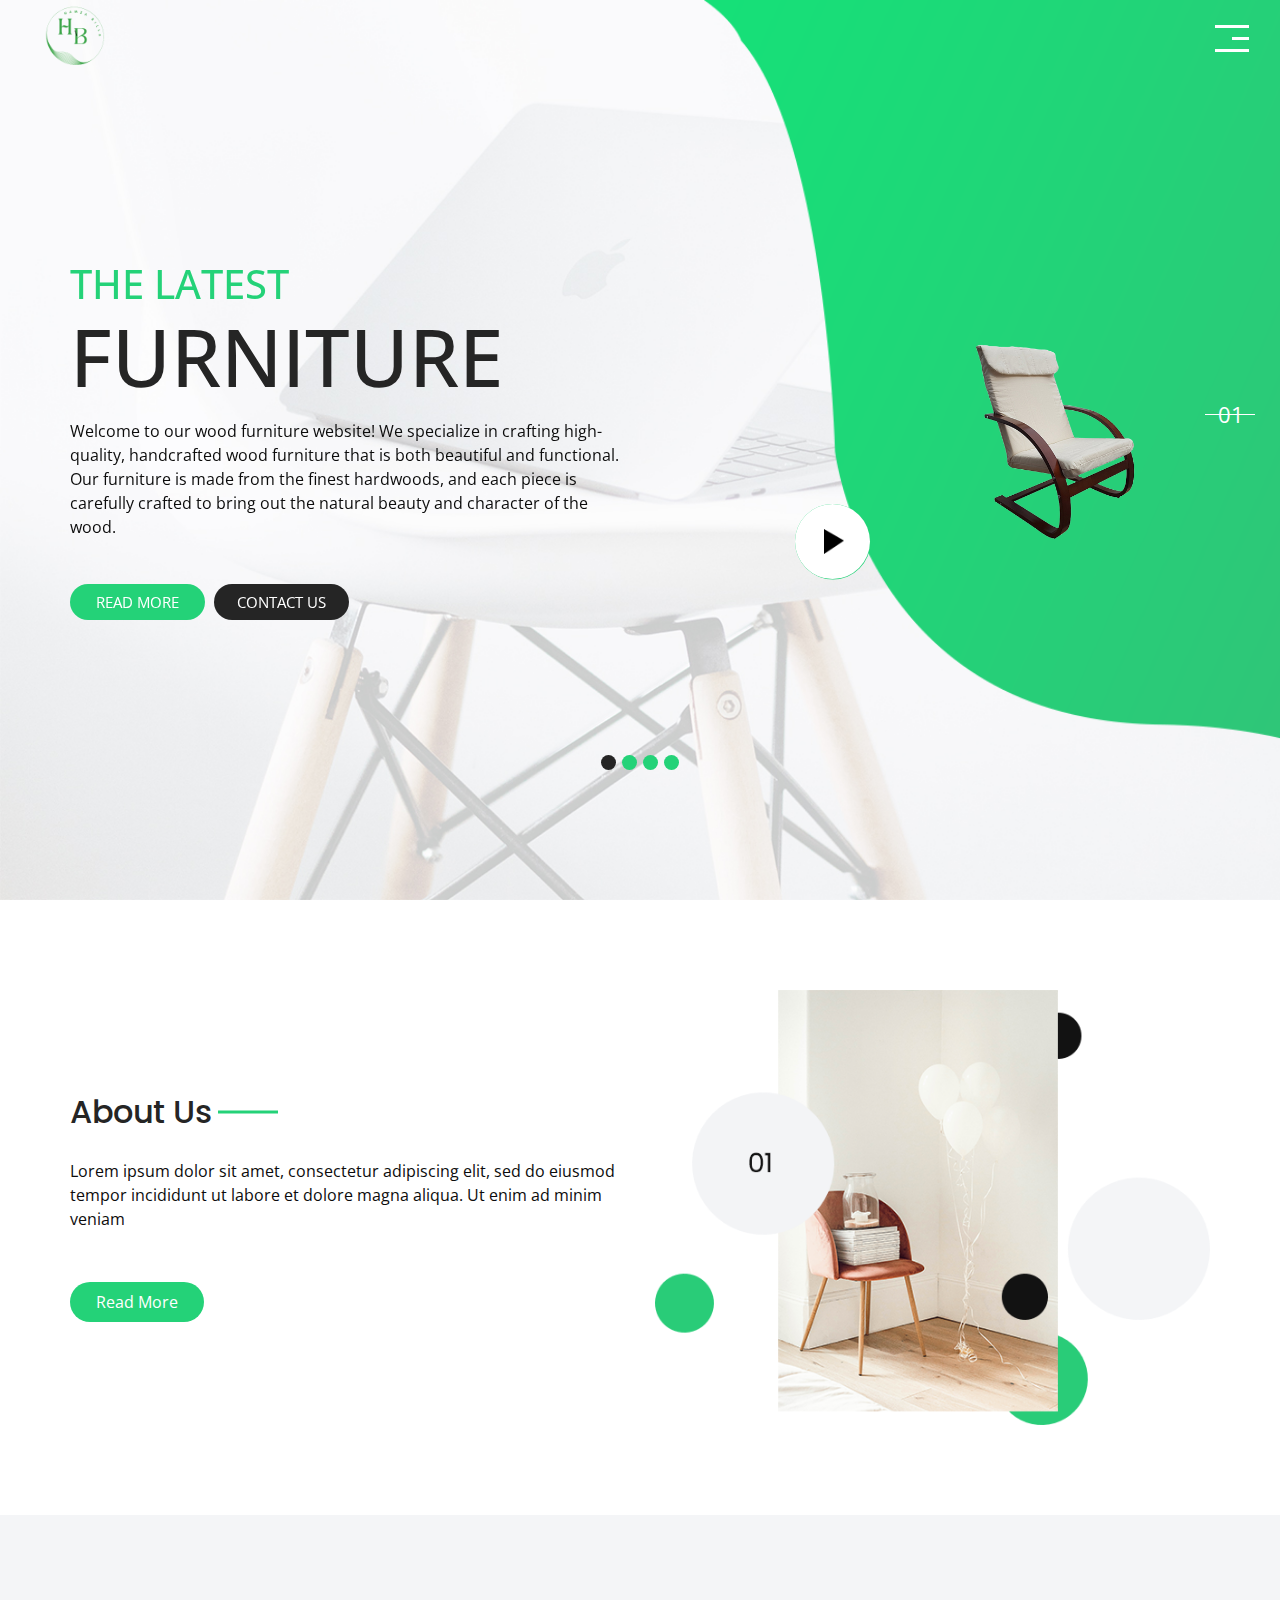
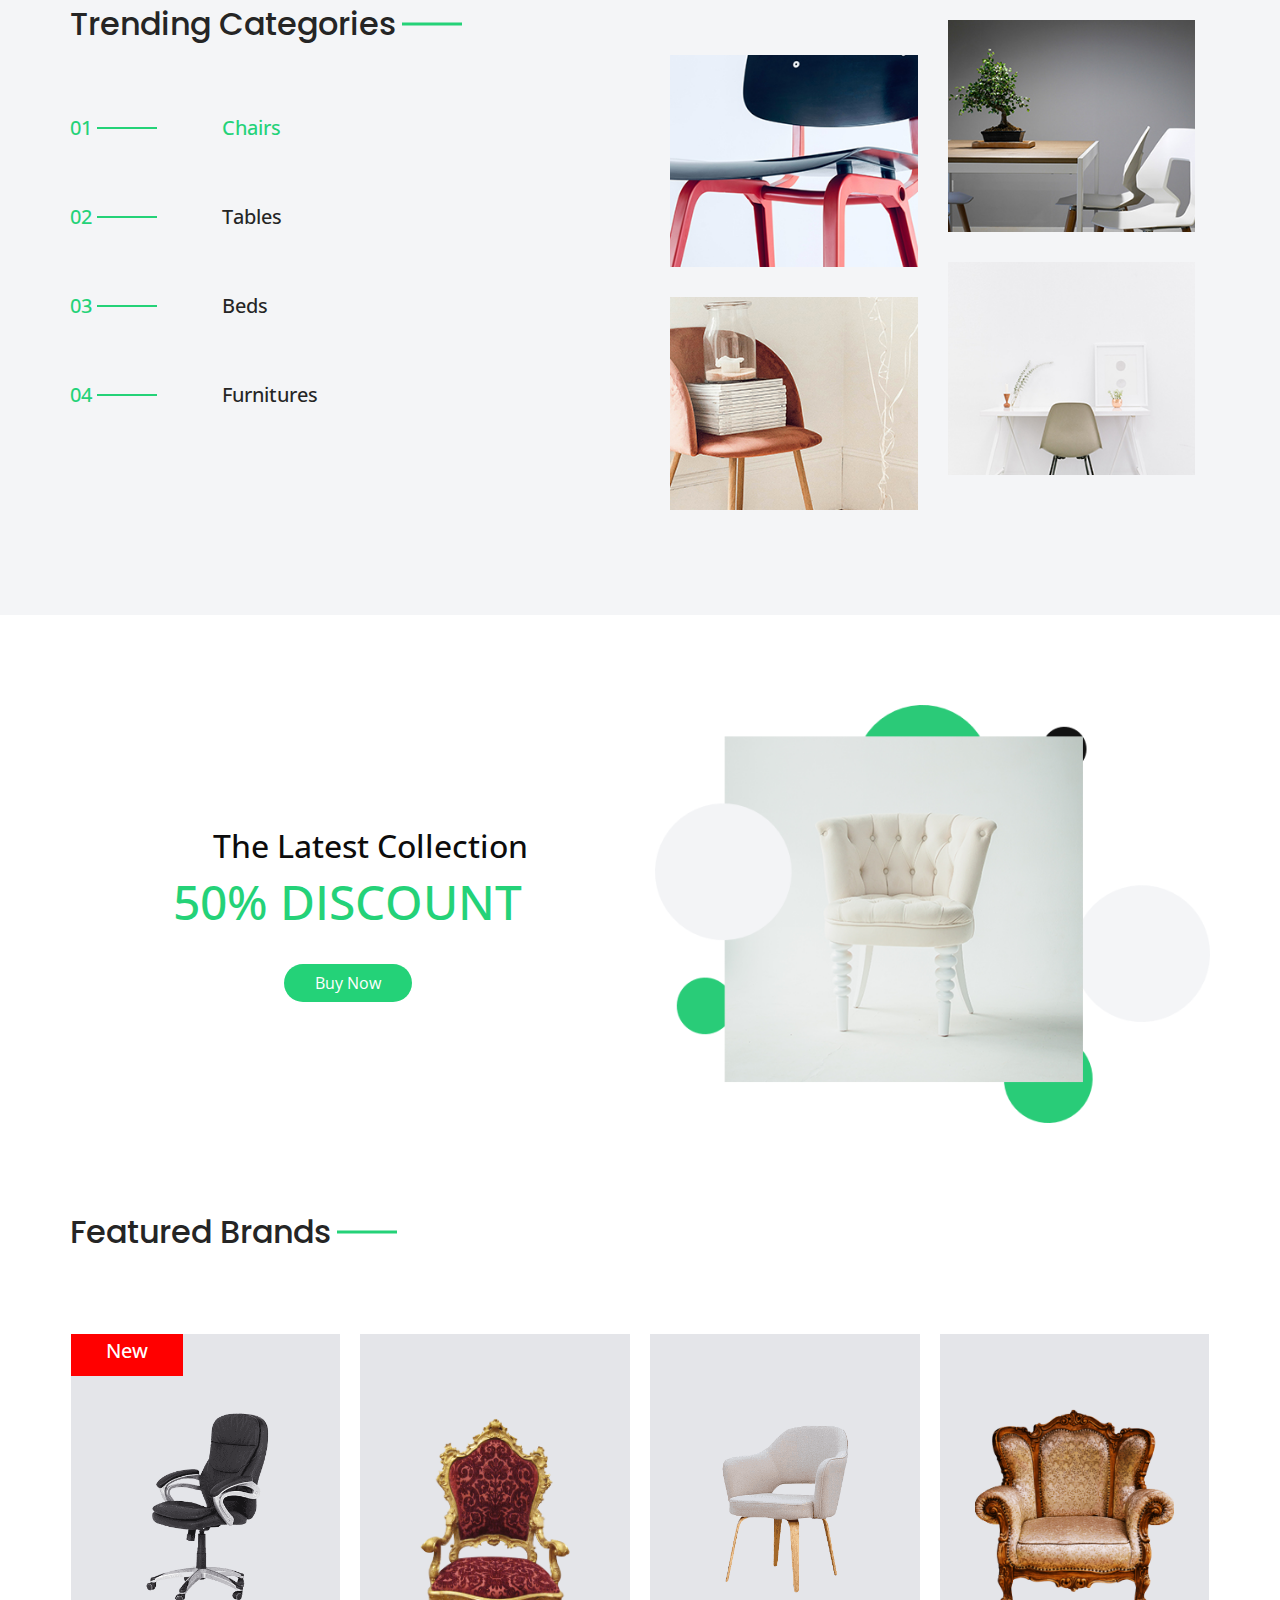
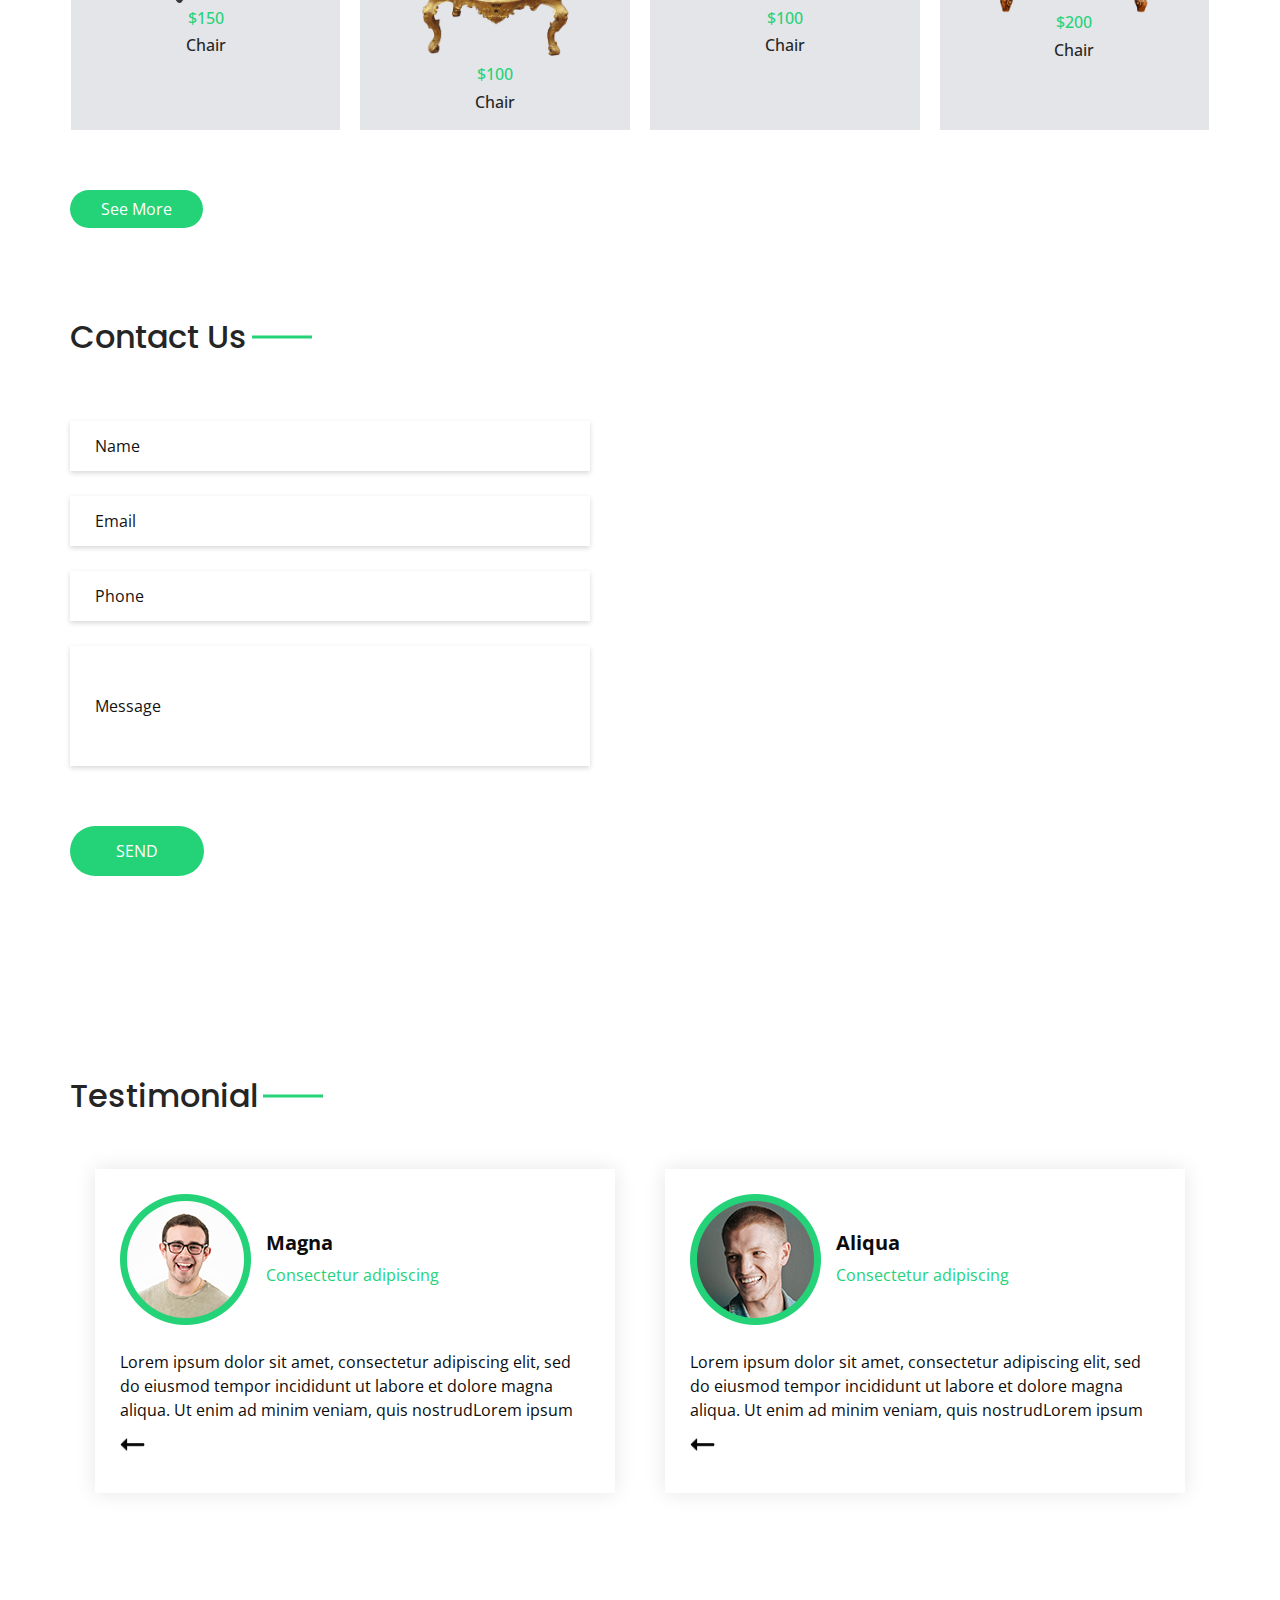
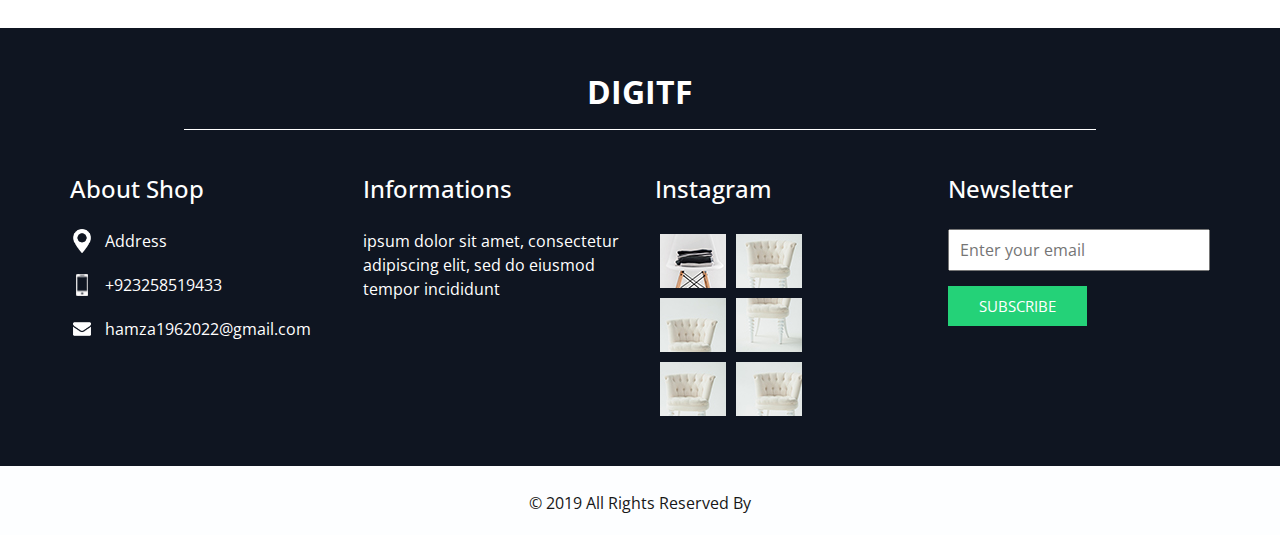
==== index.html @ 9969e318 "some" ====
<!DOCTYPE html>
<html>

<head>
  <!-- Basic -->
  <meta charset="utf-8" />
  <meta http-equiv="X-UA-Compatible" content="IE=edge" />
  <!-- Mobile Metas -->
  <meta name="viewport" content="width=device-width, initial-scale=1, shrink-to-fit=no" />
  <!-- Site Metas -->
  <meta name="keywords" content="" />
  <meta name="description" content="" />
  <meta name="author" content="" />

  <title>Digitf</title>

  <!-- slider stylesheet -->
  <link rel="stylesheet" type="text/css"
    href="https://cdnjs.cloudflare.com/ajax/libs/OwlCarousel2/2.1.3/assets/owl.carousel.min.css" />
     <link rel="stylesheet" href="https://cdnjs.cloudflare.com/ajax/libs/font-awesome/6.4.0/css/all.min.css" integrity="sha512-iecdLmaskl7CVkqkXNQ/ZH/XLlvWZOJyj7Yy7tcenmpD1ypASozpmT/E0iPtmFIB46ZmdtAc9eNBvH0H/ZpiBw==" crossorigin="anonymous" referrerpolicy="no-referrer" />

  <!-- bootstrap core css -->
  <link rel="stylesheet" type="text/css" href="css/bootstrap.css" />

  <!-- fonts style -->
  <link href="https://fonts.googleapis.com/css?family=Open+Sans:400,700|Poppins:400,700&display=swap" rel="stylesheet">
  <!-- Custom styles for this template -->
  <link href="css/style.css" rel="stylesheet" />
  <!-- responsive style -->
  <link href="css/responsive.css" rel="stylesheet" />
</head>

<body>
  <div class="hero_area">
    <!-- header section strats -->
    <header class="header_section">
      <div class="container-fluid">
        <nav class="navbar navbar-expand-lg custom_nav-container">
          <a class="navbar-brand" href="index.html">
            <img src="images/HB1.png" alt="" />
          </a>
          <button class="navbar-toggler" type="button" data-toggle="collapse" data-target="#navbarSupportedContent"
            aria-controls="navbarSupportedContent" aria-expanded="false" aria-label="Toggle navigation">
            <span class="navbar-toggler-icon"></span>
          </button>

          <div class="collapse navbar-collapse" id="navbarSupportedContent">
            <ul class="navbar-nav  ">
              <li class="nav-item active">
                <a class="nav-link" href="index.html">Home <span class="sr-only">(current)</span></a>
              </li>
              <li class="nav-item">
                <a class="nav-link" href="about.html"> About</a>
              </li>
              <li class="nav-item">
                <a class="nav-link" href="shop.html">Shop </a>
              </li>
              <li class="nav-item">
                <a class="nav-link" href="furniture.html"> Furniture </a>
              </li>
              <li class="nav-item">
                <a class="nav-link" href="contact.html">Contact us</a>
              </li>
            </ul>
            <div class="user_option">
              <a href="">
                <img src="images/user.png" alt="">
                <span>
                  Login
                </span>
              </a>
              <form class="form-inline my-2 my-lg-0 ml-0 ml-lg-4 mb-3 mb-lg-0">
                <button class="btn  my-2 my-sm-0 nav_search-btn" type="submit"></button>
              </form>
            </div>
          </div>
          <div>
            <div class="custom_menu-btn ">
              <button>
                <span class=" s-1">

                </span>
                <span class="s-2">

                </span>
                <span class="s-3">

                </span>
              </button>
            </div>
          </div>

        </nav>
      </div>
    </header>
    <!-- end header section -->
    <!-- slider section -->
    <section class="slider_section ">
      <div class="play_btn">
        <a href="video/chair.mp4">
          <img src="images/play.png" alt="">
        </a>
      </div>
      <div class="number_box">
        <div>
          <ol class="carousel-indicators indicator-2">
            <li data-target="#carouselExampleIndicators" data-slide-to="0" class="active">01</li>
            <li data-target="#carouselExampleIndicators" data-slide-to="1">02</li>
            <li data-target="#carouselExampleIndicators" data-slide-to="2">03</li>
            <li data-target="#carouselExampleIndicators" data-slide-to="3">04</li>
          </ol>
        </div>
      </div>
      <div class="container">
        <div id="carouselExampleIndicators" class="carousel slide" data-ride="carousel">
          <ol class="carousel-indicators">
            <li data-target="#carouselExampleIndicators" data-slide-to="0" class="active"></li>
            <li data-target="#carouselExampleIndicators" data-slide-to="1"></li>
            <li data-target="#carouselExampleIndicators" data-slide-to="2"></li>
            <li data-target="#carouselExampleIndicators" data-slide-to="3"></li>
          </ol>
          <div class="carousel-inner">
            <div class="carousel-item active">
              <div class="row">
                <div class="col-md-6">
                  <div class="detail-box">
                    <h1>
                      The Latest
                      <span>
                        Furniture
                      </span>
                    </h1>
                    <p>
                      Welcome to our wood furniture website! We specialize in crafting high-quality, handcrafted wood furniture that is both beautiful and functional. Our furniture is made from the finest hardwoods, and each piece is carefully crafted to bring out the natural beauty and character of the wood.</p>
                    <div class="btn-box">
                      <a href="" class="btn-1">
                        Read More
                      </a>
                      <a href="" class="btn-2">
                        Contact us
                      </a>
                    </div>
                  </div>
                </div>
                <div class="col-md-6 img-container">
                  <div class="img-box">
                    <img src="images/chair1.png" alt="">
                  </div>
                </div>
              </div>
            </div>
            <div class="carousel-item ">
              <div class="row">
                <div class="col-md-6">
                  <div class="detail-box">
                    <h1>
                      The Latest
                      <span>
                        Furniture
                      </span>
                    </h1>
                    <p>
                      Whether you're looking for a new dining room table, a custom coffee table, or a beautifully crafted bookshelf, we have something for every taste and budget. Our collection of wood furniture includes a wide variety of styles, from traditional to modern, and everything in between.
                    </p>
                    <div class="btn-box">
                      <a href="" class="btn-1">
                        Read More
                      </a>
                      <a href="" class="btn-2">
                        Contact us
                      </a>
                    </div>
                  </div>
                </div>
                <div class="col-md-6 img-container">
                  <div class="img-box">
                    <img src="images/aboi.png" alt="">
                  </div>
                </div>
              </div>
            </div>
            <div class="carousel-item ">
              <div class="row">
                <div class="col-md-6">
                  <div class="detail-box">
                    <h1>
                      The Latest
                      <span>
                        Furniture
                      </span>
                    </h1>
                    <p>
                      We also offer a wide range of customization options to help you create the perfect piece of wood furniture for your home. Whether you need a specific size, shape, or finish, our experienced craftsmen will work with you to create a piece that meets your exact specifications
                    </p>
                    <div class="btn-box">
                      <a href="" class="btn-1">
                        Read More
                      </a>
                      <a href="" class="btn-2">
                        Contact us
                      </a>
                    </div>
                  </div>
                </div>
                <div class="col-md-6 img-container">
                  <div class="img-box">
                    <img src="images/2.png" alt="">
                  </div>
                </div>
              </div>
            </div>
            <div class="carousel-item ">
              <div class="row">
                <div class="col-md-6">
                  <div class="detail-box">
                    <h1>
                      The Latest
                      <span>
                        Furniture
                      </span>
                    </h1>
                    <p>
                      At our wood furniture website, you'll find a wide selection of wood finishes to choose from, including cherry, maple, oak, and more. Our skilled artisans use a variety of techniques to create unique and beautiful wood furniture pieces that will last for generations. From hand carving to intricate inlay work, our furniture is truly a work of art
                      
                      
                      
                      
                    </p>
                    <div class="btn-box">
                      <a href="" class="btn-1">
                        Read More
                      </a>
                      <a href="" class="btn-2">
                        Contact us
                      </a>
                    </div>
                  </div>
                </div>
                <div class="col-md-6 img-container">
                  <div class="img-box">
                    <img src="images/3.png" alt="">
                  </div>
                </div>
              </div>
            </div>
          </div>
        </div>
      </div>
    </section>
    <!-- end slider section -->
  </div>


  <!-- about section -->

  <section class="about_section layout_padding">
    <div class="container">
      <div class="row">
        <div class="col-md-6">
          <div class="detail-box">
            <div class="heading_container">
              <h2>
                About Us
              </h2>

            </div>
            <p>
              Lorem ipsum dolor sit amet, consectetur adipiscing elit, sed do eiusmod tempor incididunt ut labore et
              dolore magna aliqua. Ut enim ad minim veniam
            </p>
            <a href="">
              Read More
            </a>
          </div>
        </div>
        <div class="col-md-6">
          <div class="img-box">
            <img src="images/about-img.png" alt="">
          </div>
        </div>
      </div>
    </div>
  </section>

  <!-- end about section -->

  <!-- trending section -->

  <section class="trending_section layout_padding">
    <div id="accordion">
      <div class="container">
        <div class="row">
          <div class="col-md-6">
            <div class="detail-box">
              <div class="heading_container">
                <h2>
                  Trending Categories
                </h2>
              </div>
              <div class="tab_container">
                <div class="t-link-box" data-toggle="collapse" data-target="#collapseOne" aria-expanded="true"
                  aria-controls="collapseOne">
                  <div class="number">
                    <h5>
                      01
                    </h5>
                  </div>
                  <hr>
                  <div class="t-name">
                    <h5>
                      Chairs
                    </h5>
                  </div>
                </div>
                <div class="t-link-box collapsed" data-toggle="collapse" data-target="#collapseTwo"
                  aria-expanded="false" aria-controls="collapseTwo">
                  <div class="number">
                    <h5>
                      02
                    </h5>
                  </div>
                  <hr>
                  <div class="t-name">
                    <h5>
                      Tables
                    </h5>
                  </div>
                </div>
                <div class="t-link-box collapsed" data-toggle="collapse" data-target="#collapseThree"
                  aria-expanded="false" aria-controls="collapseThree">
                  <div class="number">
                    <h5>
                      03
                    </h5>
                  </div>
                  <hr>
                  <div class="t-name">
                    <h5>
                      Beds
                    </h5>
                  </div>
                </div>
                <div class="t-link-box collapsed" data-toggle="collapse" data-target="#collapseFour"
                  aria-expanded="false" aria-controls="collapseFour">
                  <div class="number">
                    <h5>
                      04
                    </h5>
                  </div>
                  <hr>
                  <div class="t-name">
                    <h5>
                      Furnitures
                    </h5>
                  </div>
                </div>
              </div>
            </div>
          </div>
          <!-- Chairs -->
          <div class="col-md-6">
            <div class="collapse show" id="collapseOne" aria-labelledby="headingOne" data-parent="#accordion">
              <div class="img_container ">
                <div class="box b-1">
                  <div class="img-box">
                    <img src="images/t-1.jpg" alt="">
                  </div>
                  <div class="img-box">
                    <img src="images/t-2.jpg" alt="">
                  </div>
                </div>
                <div class="box b-2">
                  <div class="img-box">
                    <img src="images/t-3.jpg" alt="">
                  </div>
                  <div class="img-box">
                    <img src="images/t-4.jpg" alt="">
                  </div>
                </div>
              </div>
            </div>
            <!-- tables -->
            <div class="collapse" id="collapseTwo" aria-labelledby="headingTwo" data-parent="#accordion">
              <div class="img_container ">
                <div class="box b-1">
                  <div class="img-box">
                    <img src="images/table1.png" alt="">
                  </div>
                  <div class="img-box">
                    <img src="images/table2.png" alt="">
                  </div>
                </div>
                <div class="box b-2">

                  <div class="img-box">
                    <img src="images/table3.jpg" alt="">
                  </div>
                  <div class="img-box">
                    <img src="images/table4.jpg" alt="">
                  </div>
                </div>
              </div>
            </div>
            <!-- beds -->
            <div class="collapse" id="collapseThree" aria-labelledby="headingThree" data-parent="#accordion">
              <div class="img_container ">
                <div class="box b-1">
                  <div class="img-box">
                    <img src="images/bed1.jpg" alt="">
                  </div>
                  <div class="img-box">
                    <img src="images/bed2.jpg" alt="">
                  </div>
                </div>
                <div class="box b-2">
                  <div class="img-box">
                    <img src="images/bed3.jpg" alt="">
                  </div>
                  <div class="img-box">
                    <img src="images/bed4.jpg" alt="">
                  </div>
                </div>
              </div>
            </div>
            <!-- furniture -->
            <div class="collapse" id="collapseFour" aria-labelledby="headingfour" data-parent="#accordion">
              <div class="img_container ">
                <div class="box b-1">
                  <div class="img-box">
                    <img src="images/f1.png" alt="">
                  </div>

                  <div class="img-box">
                    <img src="images/f2.jpg" alt="">
                  </div>
                </div>
                <div class="box b-2">
                  <div class="img-box">
                    <img src="images/f3.jpg" alt="">
                  </div>
                  <div class="img-box">
                    <img src="images/f4.png" alt="">
                  </div>
                </div>
              </div>
            </div>

          </div>
        </div>
      </div>
    </div>

  </section>

  <!-- end trending section -->

  <!-- discount section -->

  <section class="discount_section  layout_padding">
    <div class="container">
      <div class="row">
        <div class="col-md-6">
          <div class="detail-box">
            <h2>
              The Latest Collection
            </h2>
            <h2 class="main_heading">
              50% DISCOUNT
            </h2>

            <div class="">
              <a href="">
                Buy Now
              </a>
            </div>
          </div>
        </div>
        <div class="col-md-6">
          <div class="img-box">
            <img src="images/discount-img.png" alt="">
          </div>
        </div>
      </div>
    </div>
  </section>


  <!-- end discount section -->

  <!-- brand section -->

  <section class="brand_section">
    <div class="container">
      <div class="heading_container">
        <h2>
          Featured Brands
        </h2>
      </div>
      <div class="brand_container layout_padding2">
        <div class="box">
          <a href="">
            <div class="new">
              <h5>
                New
              </h5>
            </div>
            <div class="img-box">
              <img src="images/3.png" alt="">
            </div>
            <div class="detail-box">
              <h6 class="price">
                $150
              </h6>
              <h6>
                Chair
              </h6>
            </div>
          </a>
        </div>
        <div class="box">
          <a href="">
            <div class="img-box">
              <img src="images/2.png" alt="">
            </div>
            <div class="detail-box">
              <h6 class="price">
                $100
              </h6>
              <h6>
                Chair
              </h6>
            </div>
          </a>
        </div>
        <div class="box">
          <a href="">
            <div class="img-box">
              <img src="images/1.png" alt="">
            </div>
            <div class="detail-box">
              <h6 class="price">
                $100
              </h6>
              <h6>
                Chair
              </h6>
            </div>
          </a>
        </div>
        <div class="box">
          <a href="">
            <div class="img-box">
              <img src="images/chair.png" alt="">
            </div>
            <div class="detail-box">
              <h6 class="price">
                $200
              </h6>
              <h6>
                Chair
              </h6>
            </div>
          </a>
        </div>
      </div>
      <a href="" class="brand-btn">
        See More
      </a>
    </div>
  </section>

  <!-- end brand section -->
  <!-- contact section -->

  <section class="contact_section layout_padding">
    <div class="container ">
      <div class="heading_container">
        <h2 class="">
          Contact Us
        </h2>
      </div>

    </div>
    <div class="container">
      <div class="row">
        <div class="col-md-6">
          <form action="">
            <div>
              <input type="text" placeholder="Name" />
            </div>
            <div>
              <input type="email" placeholder="Email" />
            </div>
            <div>
              <input type="text" placeholder="Phone" />
            </div>
            <div>
              <input type="text" class="message-box" placeholder="Message" />
            </div>
            <div class="d-flex ">
              <button>
                SEND
              </button>
            </div>
          </form>
        </div>
        <div class="col-md-6">
          <div class="map_container">
            <div class="map-responsive">
              <iframe src="https://www.google.com/maps/embed?pb=!1m18!1m12!1m3!1d51068.71647104813!2d73.63797667855219!3d32.93071956142691!2m3!1f0!2f0!3f0!3m2!1i1024!2i768!4f13.1!3m3!1m2!1s0x391f90e6e5066453%3A0xef87b72a42ae072d!2sJhelum%2C%20Punjab%2C%20Pakistan!5e1!3m2!1sen!2s!4v1681384278594!5m2!1sen!2s" width="600" height="450" style="border:0;" allowfullscreen="" loading="lazy" referrerpolicy="no-referrer-when-downgrade"></iframe>
            </div>
          </div>
        </div>
      </div>
    </div>
  </section>

  <!-- end contact section -->

  <!-- client section -->
  <section class="client_section layout_padding-bottom">
    <div class="container">
      <div class="heading_container">
        <h2>
          Testimonial
        </h2>
      </div>
    </div>

    <div class="container">
      <div class="client_container layout_padding2">
        <div class="client_box b-1">
          <div class="client-id">
            <div class="img-box">
              <img src="images/client-1.png" alt="" />
            </div>
            <div class="name">
              <h5>
                Magna
              </h5>
              <p>
                Consectetur adipiscing
              </p>
            </div>
          </div>
          <div class="detail">
            <p>
              Lorem ipsum dolor sit amet, consectetur adipiscing elit, sed do eiusmod tempor incididunt ut labore et
              dolore magna aliqua. Ut enim ad minim veniam, quis nostrudLorem ipsum
            </p>
            <div>
              <div class="arrow_img">
              </div>
            </div>
          </div>
        </div>
        <div class="client_box b-2">
          <div class="client-id">
            <div class="img-box">
              <img src="images/client-2.png" alt="" />
            </div>
            <div class="name">
              <h5>
                Aliqua
              </h5>
              <p>
                Consectetur adipiscing
              </p>

            </div>
          </div>
          <div class="detail">
            <p>
              Lorem ipsum dolor sit amet, consectetur adipiscing elit, sed do eiusmod tempor incididunt ut labore et
              dolore magna aliqua. Ut enim ad minim veniam, quis nostrudLorem ipsum
            </p>
            <div>
              <div class="arrow_img">
              </div>
            </div>
          </div>
        </div>
      </div>
    </div>
  </section>

  <!-- end client section -->

  <!-- info section -->
  <section class="info_section layout_padding2">
    <div class="container">
      <div class="info_logo">
        <h2>
          Digitf
        </h2>
      </div>
      <div class="row">

        <div class="col-md-3">
          <div class="info_contact">
            <h5>
              About Shop
            </h5>
            <div>
              <div class="img-box">
                <img src="images/location-white.png" width="18px" alt="">
              </div>
              <p>
                Address
              </p>
            </div>
            <div>
              <div class="img-box">
                <img src="images/telephone-white.png" width="12px" alt="">
              </div>
              <p>
                 <a href="tel:923258519433" style="text-decoration: none;color:#fff;">+923258519433</a>
              </p>
            </div>
            <div>
              <div class="img-box">
                <img src="images/envelope-white.png" width="18px" alt="">
              </div>
              <p>
                <a href="mailto:hamza1962022@gmail.com" style="text-decoration: none;color:#fff;">hamza1962022@gmail.com</a>
              </p>
            </div>
          </div>
        </div>
        <div class="col-md-3">
          <div class="info_info">
            <h5>
              Informations
            </h5>
            <p>
              ipsum dolor sit amet, consectetur adipiscing elit, sed do eiusmod tempor incididunt
            </p>
          </div>
        </div>

        <div class="col-md-3">
          <div class="info_insta">
            <h5>
              Instagram
            </h5>
            <div class="insta_container">
              <div>
                <a href="">
                  <div class="insta-box b-1">
                    <img src="images/i-1.jpg" alt="">
                  </div>
                </a>
                <a href="">
                  <div class="insta-box b-2">
                    <img src="images/i-2.jpg" alt="">
                  </div>
                </a>
              </div>

              <div>
                <a href="">
                  <div class="insta-box b-3">
                    <img src="images/i-3.jpg" alt="">
                  </div>
                </a>
                <a href="">
                  <div class="insta-box b-4">
                    <img src="images/i-4.jpg" alt="">
                  </div>
                </a>
              </div>
              <div>
                <a href="">
                  <div class="insta-box b-3">
                    <img src="images/i-5.jpg" alt="">
                  </div>
                </a>
                <a href="">
                  <div class="insta-box b-4">
                    <img src="images/i-6.jpg" alt="">
                  </div>
                </a>
              </div>
            </div>
          </div>
        </div>
        <div class="col-md-3">
          <div class="info_form ">
            <h5>
              Newsletter
            </h5>
            <form action="">
              <input type="email" placeholder="Enter your email">
              <button>
                Subscribe
              </button>
            </form>
            <div class="social_box">
              <a href="">
                <i class="fa-brands fa-facebook-f"></i>
              </a>
              <a href="">
                <i class="fa-brands fa-twitter"></i>
              </a>
              <a href="">
                <i class="fa-brands fa-staylinked"></i>
              </a>
              <a href="">
                <i class="fa-brands fa-youtube"></i>
              </a>
            </div>
          </div>
        </div>
      </div>
    </div>
  </section>

  <!-- end info_section -->


  <!-- footer section -->
  <section class="container-fluid footer_section ">
    <div class="container">
      <p>
        &copy; 2019 All Rights Reserved By
      </p>
    </div>
  </section>
  <!-- end  footer section -->


  <script type="text/javascript" src="js/jquery-3.4.1.min.js"></script>
  <script type="text/javascript" src="js/bootstrap.js"></script>
  <script type="text/javascript" src="https://cdnjs.cloudflare.com/ajax/libs/OwlCarousel2/2.2.1/owl.carousel.min.js">
  </script>
  <script type="text/javascript">
    $(".owl-carousel").owlCarousel({
      loop: true,
      margin: 10,
      nav: true,
      navText: [],
      autoplay: true,
      autoplayHoverPause: true,
      responsive: {
        0: {
          items: 1
        },
        420: {
          items: 2
        },
        1000: {
          items: 5
        }
      }

    });
  </script>
  <script>
    var nav = $("#navbarSupportedContent");
    var btn = $(".custom_menu-btn");
    btn.click
    btn.click(function (e) {

      e.preventDefault();
      nav.toggleClass("lg_nav-toggle");
      document.querySelector(".custom_menu-btn").classList.toggle("menu_btn-style")
    });
  </script>
  <script>
    $('.carousel').on('slid.bs.carousel', function () {
      $(".indicator-2 li").removeClass("active");
      indicators = $(".carousel-indicators li.active").data("slide-to");
      a = $(".indicator-2").find("[data-slide-to='" + indicators + "']").addClass("active");
      console.log(indicators);

    })
  </script>

</body>
</body>

</html>
---- css/style.css ----
body {
  font-family: 'Open Sans', sans-serif;
  color: #0c0c0c;
  background-color: #ffffff;
}

.layout_padding {
  padding-top: 90px;
  padding-bottom: 90px;
}

.layout_padding2 {
  padding: 45px 0;
}

.layout_padding2-top {
  padding-top: 45px;
  padding-bottom: 45px;
}

.layout_padding2-bottom {
  padding-bottom: 45px;
}

.layout_padding-top {
  padding-top: 90px;
}

.layout_padding-bottom {
  padding-bottom: 90px;
}

.heading_container {
  display: -webkit-box;
  display: -ms-flexbox;
  display: flex;
}

.heading_container h2 {
  color: #252525;
  position: relative;
  font-family: 'Poppins', sans-serif;
}

.heading_container h2::before {
  content: "";
  width: 60px;
  height: 3px;
  position: absolute;
  top: 50%;
  right: -5px;
  background-color: #24d278;
  -webkit-transform: translate(100%, -50%);
          transform: translate(100%, -50%);
}

/*header section*/
.hero_area {
  height: 100vh;
  background-image: url(../images/hero-bg.jpg);
  background-size: cover;
  position: relative;
  background-repeat: no-repeat;
  overflow: hidden;
}

.hero_area::after {
  content: "";
  position: absolute;
  bottom: 0;
  right: 0;
  width: 45%;
  height: 100%;
  background-image: url(../images/hero-side-bg.png);
  background-size: cover;
}

.sub_page .hero_area {
  height: auto;
  background-size: auto;
}

.hero_area.sub_pages {
  height: auto;
}

.header_section {
  overflow-x: hidden;
}

.header_section .container-fluid {
  padding-right: 25px;
  padding-left: 25px;
}

.header_section .nav_container {
  margin: 0 auto;
}

.header_section .user_option {
  display: -webkit-box;
  display: -ms-flexbox;
  display: flex;
  -webkit-box-align: center;
      -ms-flex-align: center;
          align-items: center;
}

.header_section .user_option a {
  display: -webkit-box;
  display: -ms-flexbox;
  display: flex;
  color: #ffffff;
  -webkit-box-align: center;
      -ms-flex-align: center;
          align-items: center;
}

.header_section .user_option a img {
  min-width: 20px;
  height: 20px;
  margin-right: 5px;
}

.custom_nav-container.navbar-expand-lg .navbar-nav .nav-item .nav-link {
  padding: 10px 15px;
  color: #060606;
  text-align: center;
  text-transform: uppercase;
}

.custom_nav-container.navbar-expand-lg .navbar-nav .nav-item.active .nav-link, .custom_nav-container.navbar-expand-lg .navbar-nav .nav-item:hover .nav-link {
  color: #24d278;
}

a,
a:hover,
a:focus {
  text-decoration: none;
}

a:hover,
a:focus {
  color: initial;
}

.btn,
.btn:focus {
  outline: none !important;
  -webkit-box-shadow: none;
          box-shadow: none;
}

.custom_nav-container .nav_search-btn {
  background-image: url(../images/search-icon.png);
  background-size: 17px;
  background-repeat: no-repeat;
  background-position-y: 7px;
  width: 35px;
  height: 35px;
  padding: 0;
  border: none;
}

.custom_nav-container form {
  padding-top: 7px;
}

.navbar-brand {
  margin-right: 5%;
  display: -webkit-box;
  display: -ms-flexbox;
  display: flex;
  -webkit-box-align: center;
      -ms-flex-align: center;
          align-items: center;
}

.navbar-brand img {
  width: 100px;
}

.custom_nav-container {
  z-index: 99999;
  padding: 0;
  height: 70px;
}

.custom_nav-container .navbar-toggler {
  outline: none;
}

.custom_nav-container .navbar-toggler .navbar-toggler-icon {
  background-image: url(../images/menu.png);
  background-size: 50px;
  width: 30px;
  height: 30px;
}

.lg_toggl-btn {
  background-color: transparent;
  border: none;
  outline: none;
  width: 56px;
  height: 40px;
  cursor: pointer;
}

.lg_toggl-btn:focus {
  outline: none;
}

.login_btn-container {
  padding-top: 30px;
}

.login_btn-container a {
  color: #24d278;
  text-transform: uppercase;
}

/*end header section*/
/* slider section */
.slider_section {
  height: calc(90% - 70px);
  display: -webkit-box;
  display: -ms-flexbox;
  display: flex;
  -webkit-box-align: center;
      -ms-flex-align: center;
          align-items: center;
}

.slider_section .container {
  position: relative;
  z-index: 2;
}

.slider_section .number_box {
  width: 50px;
  position: absolute;
  right: 25px;
  top: 46%;
  display: -webkit-box;
  display: -ms-flexbox;
  display: flex;
  -webkit-box-orient: vertical;
  -webkit-box-direction: normal;
      -ms-flex-direction: column;
          flex-direction: column;
  -webkit-box-align: center;
      -ms-flex-align: center;
          align-items: center;
  color: #ffffff;
  -webkit-transform: translateY(-50%);
          transform: translateY(-50%);
  z-index: 2;
  font-size: 22px;
}

.slider_section .number_box::before {
  content: "";
  width: 50px;
  height: 1px;
  background-color: #ffffff;
  position: absolute;
  top: 50%;
  left: 50%;
  -webkit-transform: translate(-50%, -50%);
          transform: translate(-50%, -50%);
}

.slider_section .row {
  -webkit-box-align: center;
      -ms-flex-align: center;
          align-items: center;
}

.slider_section .detail-box h1 {
  color: #24d278;
  text-transform: uppercase;
}

.slider_section .detail-box h1 span {
  font-size: 5rem;
  color: #252525;
}

.slider_section .detail-box p {
  margin-top: 15px;
}

.slider_section .detail-box .btn-box {
  margin-top: 45px;
}

.slider_section .detail-box .btn-box a {
  text-transform: uppercase;
  text-align: center;
  width: 135px;
  font-size: 15px;
}

.slider_section .detail-box .btn-box .btn-1 {
  display: inline-block;
  padding: 6px 0;
  background-color: #24d278;
  color: #ffffff;
  -webkit-transition: all 0.3s;
  transition: all 0.3s;
  border: 1px solid transparent;
  border-radius: 20px;
  margin-right: 5px;
}

.slider_section .detail-box .btn-box .btn-1:hover {
  background-color: transparent;
  border-color: #24d278;
  color: #24d278;
}

.slider_section .detail-box .btn-box .btn-2 {
  display: inline-block;
  padding: 6px 0;
  background-color: #252525;
  color: #ffffff;
  -webkit-transition: all 0.3s;
  transition: all 0.3s;
  border: 1px solid transparent;
  border-radius: 20px;
}

.slider_section .detail-box .btn-box .btn-2:hover {
  background-color: transparent;
  border-color: #252525;
  color: #252525;
}

.slider_section .img-container {
  position: relative;
  display: -webkit-box;
  display: -ms-flexbox;
  display: flex;
  -webkit-box-pack: end;
      -ms-flex-pack: end;
          justify-content: flex-end;
}

.slider_section .img-container .img-box {
  width: 310px;
}

.slider_section .img-container .img-box img {
  width: 100%;
  height: auto;
}

.slider_section .play_btn {
  background-color: #24d278;
  display: -webkit-box;
  display: -ms-flexbox;
  display: flex;
  -webkit-box-align: center;
      -ms-flex-align: center;
          align-items: center;
  -webkit-box-pack: center;
      -ms-flex-pack: center;
          justify-content: center;
  border-radius: 100%;
  width: 75px;
  height: 75px;
  position: absolute;
  z-index: 3;
  top: 56%;
  right: 32%;
}

.slider_section .play_btn a {
  background-color: #ffffff;
  display: -webkit-box;
  display: -ms-flexbox;
  display: flex;
  -webkit-box-align: center;
      -ms-flex-align: center;
          align-items: center;
  -webkit-box-pack: center;
      -ms-flex-pack: center;
          justify-content: center;
  border-radius: 100%;
  width: 75px;
  height: 75px;
  position: relative;
  z-index: 5;
}

.slider_section .play_btn img {
  width: 20px;
  margin-left: 3px;
}

.slider_section .play_btn::before {
  content: "";
  width: 100%;
  height: 100%;
  position: absolute;
  top: 50%;
  left: 50%;
  background-color: #24d278;
  opacity: 1;
  border-radius: 100%;
  -webkit-transform: translate(-50%, -50%);
          transform: translate(-50%, -50%);
}

.slider_section .play_btn::before {
  z-index: 2;
  -webkit-animation: before-animation 1500ms infinite;
          animation: before-animation 1500ms infinite;
}

@-webkit-keyframes before-animation {
  0% {
    -webkit-transform: translateX(-50%) translateY(-50%) translateZ(0) scale(1);
            transform: translateX(-50%) translateY(-50%) translateZ(0) scale(1);
    opacity: 1;
  }
  100% {
    -webkit-transform: translateX(-50%) translateY(-50%) translateZ(0) scale(1.5);
            transform: translateX(-50%) translateY(-50%) translateZ(0) scale(1.5);
    opacity: 1;
  }
}

@keyframes before-animation {
  0% {
    -webkit-transform: translateX(-50%) translateY(-50%) translateZ(0) scale(1);
            transform: translateX(-50%) translateY(-50%) translateZ(0) scale(1);
    opacity: 1;
  }
  100% {
    -webkit-transform: translateX(-50%) translateY(-50%) translateZ(0) scale(1.5);
            transform: translateX(-50%) translateY(-50%) translateZ(0) scale(1.5);
    opacity: 1;
  }
}

.slider_section .carousel-indicators {
  margin: 0;
  -webkit-box-align: center;
      -ms-flex-align: center;
          align-items: center;
  -webkit-box-pack: center;
      -ms-flex-pack: center;
          justify-content: center;
  bottom: -150px;
}

.slider_section .carousel-indicators li {
  width: 15px;
  height: 15px;
  border-radius: 100%;
  background-color: #24d278;
  opacity: 1;
  border: none;
  background-clip: unset;
}

.slider_section .carousel-indicators li.active {
  background-color: #252525;
}

.slider_section ol.carousel-indicators.indicator-2 {
  position: unset;
}

.slider_section ol.carousel-indicators.indicator-2 li {
  width: 25px;
  height: 25px;
  text-indent: 0px;
  text-align: center;
  line-height: 25px;
  color: #ffffff;
  margin: 0;
  background-color: transparent;
  opacity: 1;
  border: none;
  display: none;
}

.slider_section ol.carousel-indicators.indicator-2 li.active {
  display: block;
}

.about_section .row {
  -webkit-box-align: center;
      -ms-flex-align: center;
          align-items: center;
}

.about_section .detail-box p {
  margin-top: 20px;
}

.about_section .detail-box a {
  display: inline-block;
  padding: 7px 25px;
  background-color: #24d278;
  color:#fff;
  -webkit-transition: all 0.3s;
  transition: all 0.3s;
  border: 1px solid transparent;
  border-radius: 20px;
  margin-top: 35px;
}


.about_section .detail-box a:hover {
  background-color: transparent;
  border-color: #24d278;
  color: #24d278;
}

.about_section .img-box img {
  width: 100%;
}

.trending_section {
  background-color: #f4f5f7;
}

.trending_section .tab_container .t-link-box {
  margin: 65px 0;
  color: #24d278;
  display: -webkit-box;
  display: -ms-flexbox;
  display: flex;
  -webkit-box-align: center;
      -ms-flex-align: center;
          align-items: center;
  -webkit-box-pack: start;
      -ms-flex-pack: start;
          justify-content: flex-start;
}

.trending_section .tab_container .t-link-box h5 {
  margin: 0;
}

.trending_section .tab_container .t-link-box hr {
  background-color: #24d278;
  width: 60px;
  height: 1.5px;
  border: none;
  margin: 0 65px 0 5px;
}

.trending_section .tab_container .t-link-box .t-name {
  color: #252525;
}

.trending_section .tab_container .t-link-box:hover {
  cursor: pointer;
}

.trending_section .tab_container .t-link-box[aria-expanded="true"] .t-name {
  color: #24d278;
}

.trending_section .img_container {
  display: -webkit-box;
  display: -ms-flexbox;
  display: flex;
}

.trending_section .img_container .box {
  display: -webkit-box;
  display: -ms-flexbox;
  display: flex;
  -webkit-box-orient: vertical;
  -webkit-box-direction: normal;
      -ms-flex-direction: column;
          flex-direction: column;
}

.trending_section .img_container .box .img-box {
  margin: 15px;
}

.trending_section .img_container .box .img-box img {
  width: 100%;
}

.trending_section .img_container .box.b-1 {
  padding-top: 35px;
}

.discount_section .row {
  -webkit-box-align: center;
      -ms-flex-align: center;
          align-items: center;
}

.discount_section .detail-box {
  display: -webkit-box;
  display: -ms-flexbox;
  display: flex;
  -webkit-box-orient: vertical;
  -webkit-box-direction: normal;
      -ms-flex-direction: column;
          flex-direction: column;
  -webkit-box-align: center;
      -ms-flex-align: center;
          align-items: center;
}

.discount_section .detail-box h2 {
  padding-left: 45px;
}

.discount_section .detail-box h2.main_heading {
  font-size: 3rem;
  padding: 0;
  color: #24d278;
  text-transform: uppercase;
}

.discount_section .detail-box a {
  display: inline-block;
  padding: 6px 30px;
  background-color: #24d278;
  color:#fff;
  -webkit-transition: all 0.3s;
  transition: all 0.3s;
  border: 1px solid transparent;
  border-radius: 20px;
  margin-top: 25px;
}

.discount_section .detail-box a:hover {
  background-color: transparent;
  border-color: #24d278;
  color: #24d278;
}

.discount_section .img-box img {
  width: 100%;
}

.brand_section .brand_container {
  display: -webkit-box;
  display: -ms-flexbox;
  display: flex;
  -webkit-box-pack: center;
      -ms-flex-pack: center;
          justify-content: center;
  -ms-flex-wrap: wrap;
      flex-wrap: wrap;
  margin: 0 -10px;
}

.brand_section .brand_container .box {
  position: relative;
  text-align: center;
  background-color: #e4e5e9;
  padding: 75px 35px 10px 35px;
  margin: 30px 10px 0 10px;
  min-width: 225px;
  -webkit-box-flex: 0;
      -ms-flex: 0 0 23.24670%;
          flex: 0 0 23.24670%;
}

.brand_section .brand_container .box h6 {
  color: #252525;
}

.brand_section .brand_container .box h6.price {
  color: #24d278;
}

.brand_section .brand_container .box .new {
  position: absolute;
  top: 0;
  left: 0;
  padding: 5px 35px;
  background-color: red;
  color: #ffffff;
}

.brand_section .brand_container .box .new h6 {
  margin: 0;
}

.brand_section .brand_container .box .img-box img {
  width: 100%;
}

.brand_section .brand_container .box:hover {
  background-color: #24d278;
}

.brand_section .brand_container .box:hover h6.price {
  color: #252525;
}

.brand_section .brand-btn {
  display: inline-block;
  padding: 6px 30px;
  background-color: #24d278;
  color: #ffffff;
  -webkit-transition: all 0.3s;
  transition: all 0.3s;
  border: 1px solid transparent;
  border-radius: 20px;
  margin-top: 15px;
}

.brand_section .brand-btn:hover {
  background-color: transparent;
  border-color: #24d278;
  color: #24d278;
  
}

.contact_section {
  position: relative;
}

.contact_section .design-box {
  position: absolute;
  bottom: 50%;
  -webkit-transform: translateY(50%);
          transform: translateY(50%);
  right: 0;
  width: 75px;
}

.contact_section .design-box img {
  width: 100%;
}

.contact_section h2 {
  margin-bottom: 65px;
}

.contact_section form {
  padding-right: 35px;
}

.contact_section input {
  width: 100%;
  border: none;
  height: 50px;
  margin-bottom: 25px;
  padding-left: 25px;
  background-color: transparent;
  outline: none;
  color: #101010;
  -webkit-box-shadow: 0px 2px 5px 0px rgba(0, 0, 0, 0.16);
  box-shadow: 0px 2px 5px 0px rgba(0, 0, 0, 0.16);
}

.contact_section input::-webkit-input-placeholder {
  color: #131313;
}

.contact_section input:-ms-input-placeholder {
  color: #131313;
}

.contact_section input::-ms-input-placeholder {
  color: #131313;
}

.contact_section input::placeholder {
  color: #131313;
}

.contact_section input.message-box {
  height: 120px;
}

.contact_section button {
  display: inline-block;
  padding: 12px 45px;
  background-color: #24d278;
  color: #ffffff;
  -webkit-transition: all 0.3s;
  transition: all 0.3s;
  border: 1px solid transparent;
  border-radius: 30px;
  border-radius: 30px;
  color: #fff;
  margin-top: 35px;
}

.contact_section button:hover {
  background-color: transparent;
  border-color: #24d278;
  color: #24d278;
}

.contact_section .map_container {
  height: 100%;
  padding-bottom: 110px;
}

.contact_section .map_container .map-responsive {
  height: 100%;
}

.client_section .custom_heading-container {
  -webkit-box-pack: center;
      -ms-flex-pack: center;
          justify-content: center;
}

.client_section .client_container {
  display: -webkit-box;
  display: -ms-flexbox;
  display: flex;
  -webkit-box-align: start;
      -ms-flex-align: start;
          align-items: flex-start;
}

.client_section .client_box {
  margin-left: 25px;
  margin-right: 25px;
  padding: 25px;
  -webkit-box-shadow: 0px 0px 20px 0 rgba(0, 0, 0, 0.1);
          box-shadow: 0px 0px 20px 0 rgba(0, 0, 0, 0.1);
}

.client_section .client_box .client-id {
  display: -webkit-box;
  display: -ms-flexbox;
  display: flex;
  -webkit-box-align: center;
      -ms-flex-align: center;
          align-items: center;
}

.client_section .client_box .client-id .img-box img {
  width: 100%;
}

.client_section .client_box .client-id .name {
  margin-left: 15px;
}

.client_section .client_box .client-id .name h5 {
  font-weight: bold;
}

.client_section .client_box .client-id .name p {
  color: #24d278;
  margin: 0;
}

.client_section .client_box .detail {
  margin-top: 25px;
}

.client_section .client_box:hover {
  background-color: #f3f3f3;
  -webkit-box-shadow: none;
          box-shadow: none;
}

.client_section .client_box:hover .arrow_img {
  background-image: url(../images/arrow-green.png);
}

.client_section .client_box .arrow_img {
  width: 50px;
  height: 30px;
  background-image: url(../images/arrow.png);
  background-size: 25px;
  background-repeat: no-repeat;
}

.info_section {
  background-color: #0f1521;
  color: #ffffff;
}

.info_section .info_logo {
  width: 80%;
  margin: 0 auto 45px auto;
  padding-bottom: 10px;
  text-align: center;
  border-bottom: 1px solid #ffffff;
}

.info_section .info_logo h2 {
  text-transform: uppercase;
  font-weight: bold;
}

.info_section h5 {
  margin-bottom: 25px;
  font-size: 24px;
}

.info_section .info_insta .insta_container > div {
  display: -webkit-box;
  display: -ms-flexbox;
  display: flex;
}

.info_section .info_insta .insta_container img {
  width: 100%;
}

.info_section .info_insta .insta_container .insta-box {
  margin: 5px;
  display: -webkit-box;
  display: -ms-flexbox;
  display: flex;
  -webkit-box-align: stretch;
      -ms-flex-align: stretch;
          align-items: stretch;
}

.info_section .info_contact .img-box {
  width: 35px;
  display: -webkit-box;
  display: -ms-flexbox;
  display: flex;
  -webkit-box-pack: center;
      -ms-flex-pack: center;
          justify-content: center;
}

.info_section .info_contact p {
  margin: 0;
}

.info_section .info_contact > div {
  display: -webkit-box;
  display: -ms-flexbox;
  display: flex;
  -webkit-box-align: center;
      -ms-flex-align: center;
          align-items: center;
  margin: 20px 0;
}

.info_section .info_contact > div img {
  height: auto;
  margin-right: 12px;
}

.info_section .info_form form input {
  outline: none;
  width: 100%;
  padding: 7px 10px;
}

.info_section .info_form form button {
  display: inline-block;
  padding: 8px 30px;
  background-color: #24d278;
  color: #ffffff;
  -webkit-transition: all 0.3s;
  transition: all 0.3s;
  border: 1px solid transparent;
  border-radius: 0;
  margin-top: 15px;
  text-transform: uppercase;
  font-size: 15px;
}

.info_section .info_form form button:hover {
  background-color: transparent;
  border-color: #24d278;
  color: #24d278;
}

.info_section .info_form .social_box {
  margin-top: 35px;
  width: 100%;
  display: -webkit-box;
  display: -ms-flexbox;
  display: flex;
}
.social_box i{
  color: #f3f3f3;
}
.social_box i:hover{
  color: #24d278;
}
.social_box i{font-size: 25px;

}

.info_section .info_form .social_box a {
  margin-right: 25px;
}

/* footer section*/
.footer_section {
  display: -webkit-box;
  display: -ms-flexbox;
  display: flex;
  -webkit-box-orient: vertical;
  -webkit-box-direction: normal;
      -ms-flex-direction: column;
          flex-direction: column;
  -webkit-box-pack: center;
      -ms-flex-pack: center;
          justify-content: center;
  background-color: #fdfeff;
}

.footer_section p {
  color: #171717;
  margin: 0;
  padding: 25px 0 20px 0;
  margin: 0 auto;
  text-align: center;
}

.footer_section a {
  color: #171717;
}

/* end footer section*/
#navbarSupportedContent {
  -webkit-transform: translateX(100vw);
          transform: translateX(100vw);
  opacity: 0;
  -webkit-transition: all 0.3s ease-in;
  transition: all 0.3s ease-in;
  -webkit-box-pack: justify;
      -ms-flex-pack: justify;
          justify-content: space-between;
  -webkit-box-align: center;
      -ms-flex-align: center;
          align-items: center;
}

#navbarSupportedContent.lg_nav-toggle {
  -webkit-transform: translateX(0);
          transform: translateX(0);
  opacity: 1;
}

.custom_menu-btn button {
  margin-top: 12px;
  outline: none;
  border: none;
  background-color: transparent;
}

.custom_menu-btn button span {
  display: block;
  width: 34px;
  height: 3.5px;
  background-color: #fff;
  margin: 8.5px 0;
  -webkit-transition: all 0.3s;
  transition: all 0.3s;
}

.custom_menu-btn .s-2 {
  -webkit-transition: all 0.1s;
  transition: all 0.1s;
  width: 17px;
  margin-left: auto;
}

.menu_btn-style button .s-1 {
  -webkit-transform: rotate(45deg) translate(7px, 10px);
          transform: rotate(45deg) translate(7px, 10px);
}

.menu_btn-style button .s-2 {
  -webkit-transform: translateX(100px);
          transform: translateX(100px);
}

.menu_btn-style button .s-3 {
  -webkit-transform: rotate(-45deg) translate(7px, -10px);
          transform: rotate(-45deg) translate(7px, -10px);
}
/*# sourceMappingURL=style.css.map */
---- css/responsive.css ----
@media (max-width: 1120px) {
  .slider_section .detail-box .btn-box a {
    margin-bottom: 10px;
  }

  .slider_section .play_btn {
    right: 25%;
  }
}

@media (max-width: 992px) {
  #navbarSupportedContent {
    opacity: 1;
    transform: none;
  }

  .sub_page .hero_area::after {
    display: none;
  }

  .navbar-toggler {
    padding: 0.25rem 0;
  }

  .slider_section .play_btn {
    top: 20%;
    right: 30%;
  }

  .header_section .user_option {
    display: none;
  }

  .custom_menu-btn {
    display: none;
  }

  .navbar-nav {
    align-items: center;
  }

  .custom_nav-container .navbar-toggler {
    margin-left: auto;
  }

  .custom_nav-container {
    padding: 15px 0;
    height: auto;
  }

  .brand_section {
    text-align: center;
  }
}

@media (max-width: 768px) {
  .hero_area {
    height: auto;
  }

  .hero_area::after {
    background-image: none;
    background-color: #1fd778;
    width: 100%;
    height: 450px;
  }

  .slider_section {
    text-align: center;
  }

  .slider_section .detail-box {
    margin-bottom: 45px;
  }

  .slider_section .img-container {
    justify-content: center;
  }

  .slider_section .play_btn {
    top: initial;
    bottom: 450px;
    right: 50%;
    transform: translate(50%, 50%);
  }

  .hero_area {
    background: none;
  }

  .slider_section {
    padding-top: 35px;
  }

  .slider_section .detail-box h1 span {
    font-size: 4rem;
  }

  .slider_section .img-box {
    margin: 40px 0;
  }

  .slider_section .img-box {
    margin-top: 125px;
    margin-bottom: 90px;
  }

  .slider_section .carousel-indicators {
    bottom: 25px;
  }

  .slider_section .carousel-indicators li {
    background-color: #fefefe;
  }

  .slider_section .number_box {
    display: none;
  }

  .about_section .detail-box {
    margin-bottom: 45px;
  }

  .discount_section .detail-box {
    margin-bottom: 45px;
  }

  .discount_section .detail-box {
    text-align: center;
  }



  .discount_section .detail-box h2 {
    padding: 0;
  }

  .client_section .client_container {
    flex-direction: column;
  }

  .client_section .client_box.b-1 {
    margin-bottom: 45px;
  }

  .info_section .col-md-3 {
    display: flex;
    flex-direction: column;
    align-items: center;
    text-align: center;
    margin: 15px 0;
  }

  .info_section .box {
    justify-content: center;
  }

  .info_section .box {

    justify-content: center;
    display: flex;
    flex-direction: column;
    align-items: center;
  }

  .contact_section form {
    padding: 0;
    margin-bottom: 45px;
  }

  .info_section .info_form .social_box {
    justify-content: center;
  }

  .info_section .info_form .social_box a {
    margin: 0 10px;
  }

  .contact_section .map_container {
    padding: 0;
  }
}

@media (max-width: 576px) {
  .slider_section .detail-box h1 {
    font-size: 2.5rem;
  }

  .slider_section .detail-box h1 span {
    font-size: 3.5rem;
  }

  .slider_section .play_btn,
  .slider_section .play_btn a {
    width: 55px;
    height: 55px;
  }



  .slider_section .play_btn img {
    width: 15px;
  }
}

@media (max-width: 480px) {}

@media (max-width: 420px) {
  .slider_section .detail-box h1 {
    font-size: 2rem;
  }

  .slider_section .detail-box h1 span {
    font-size: 3rem;
  }
}

@media (max-width: 360px) {}

@media (min-width: 1200px) {
  .container {
    max-width: 1170px;
  }
}
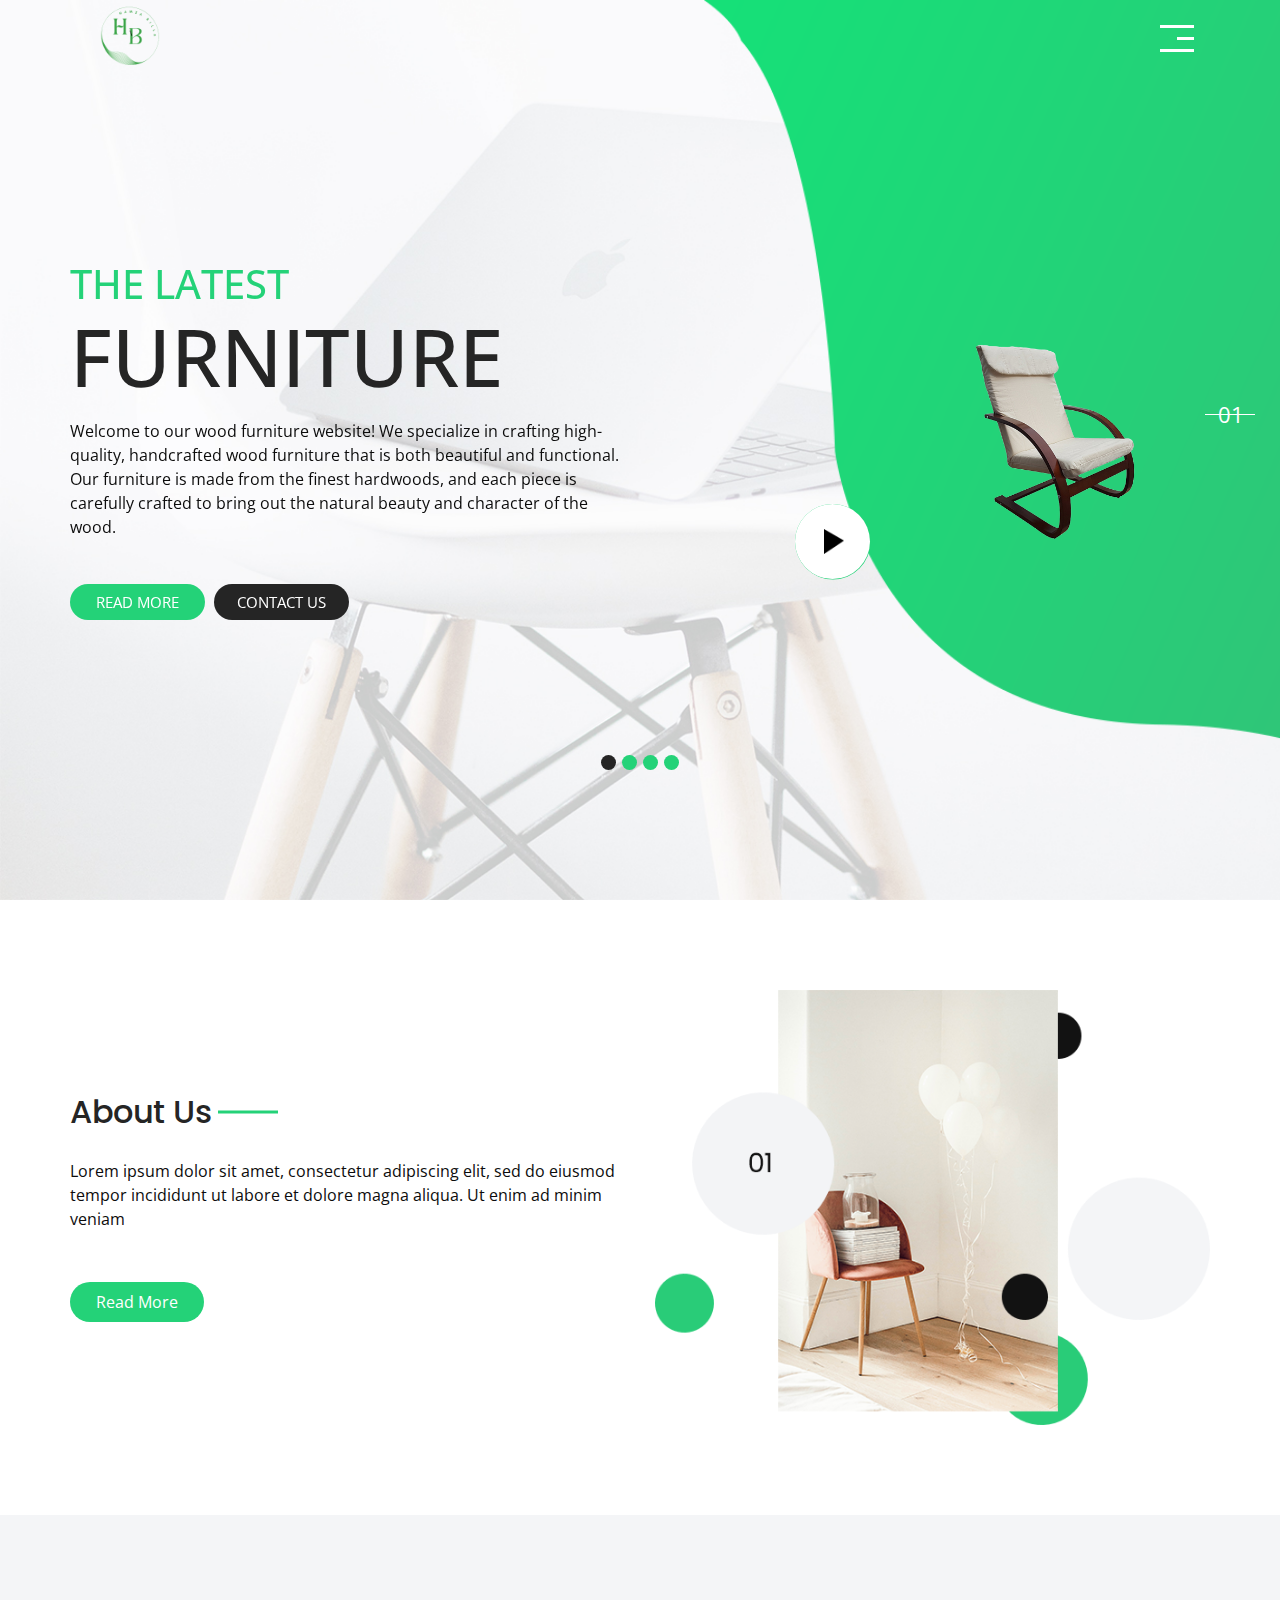
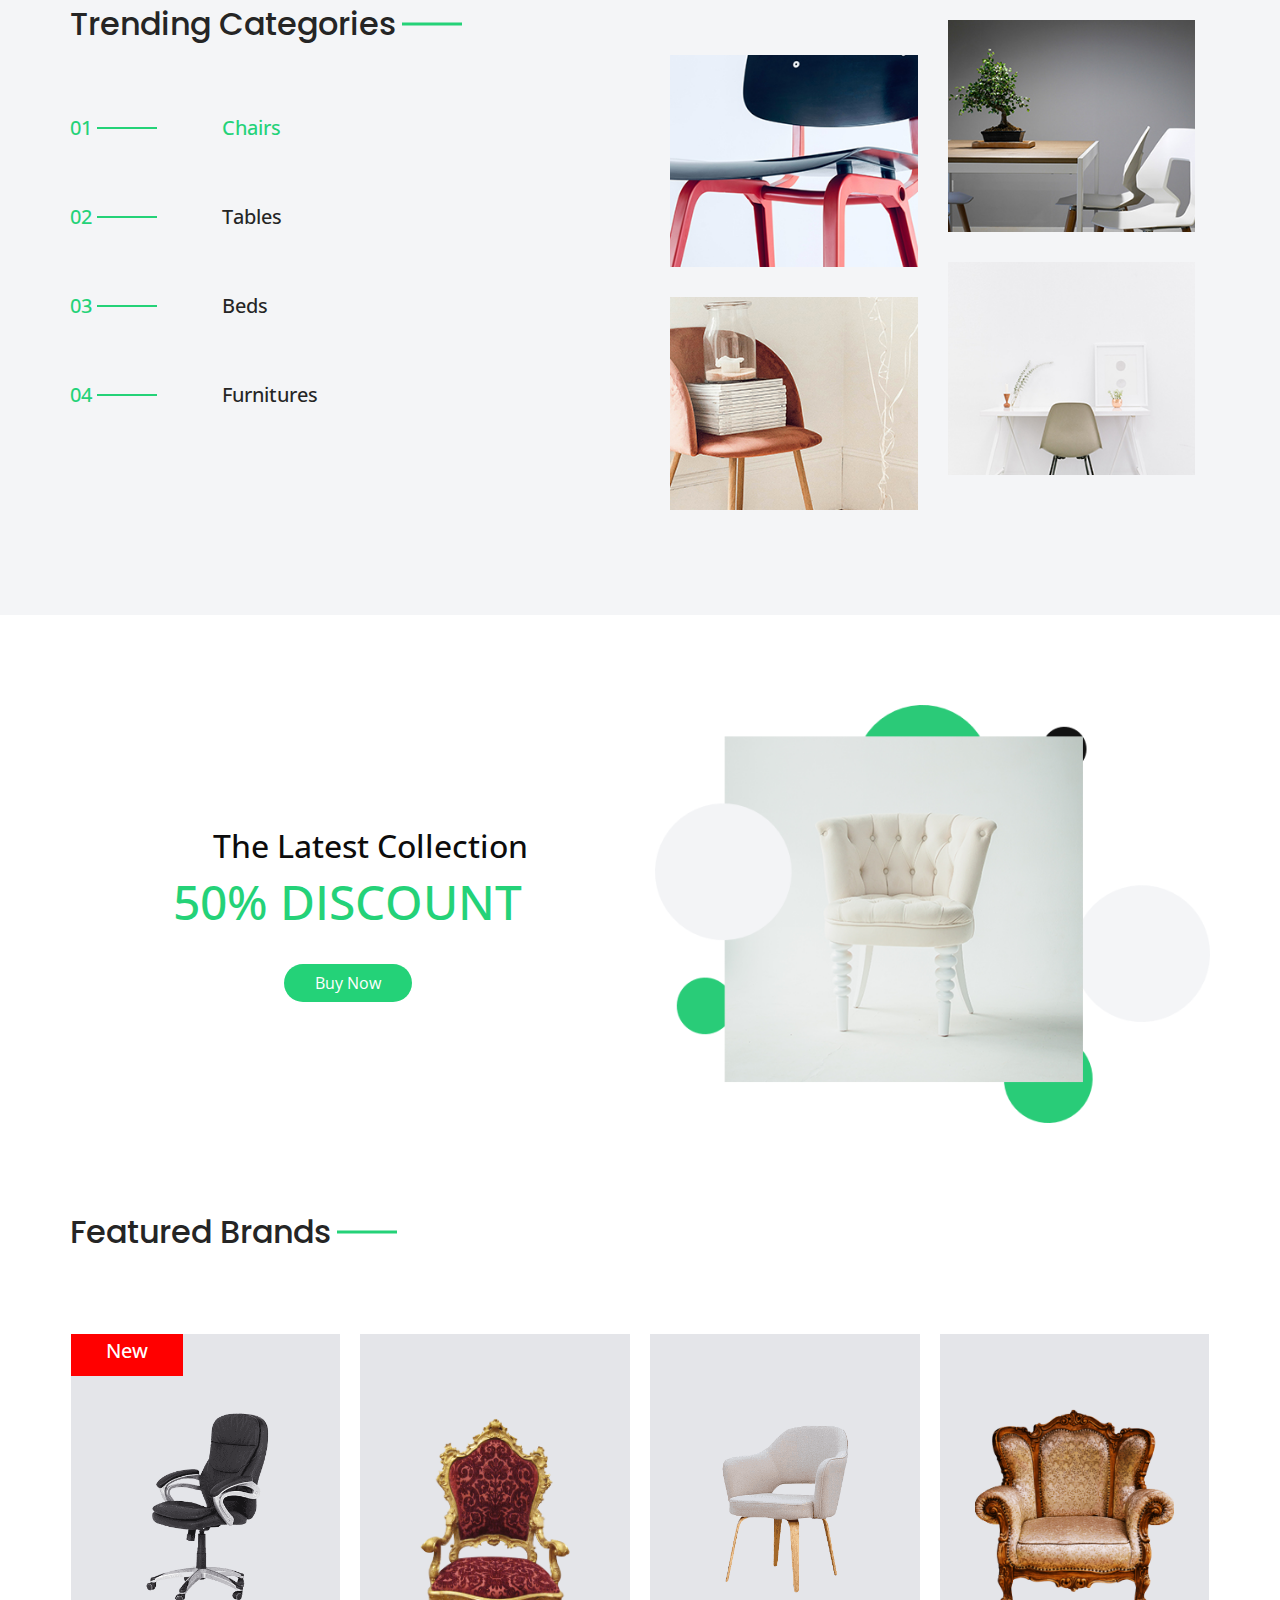
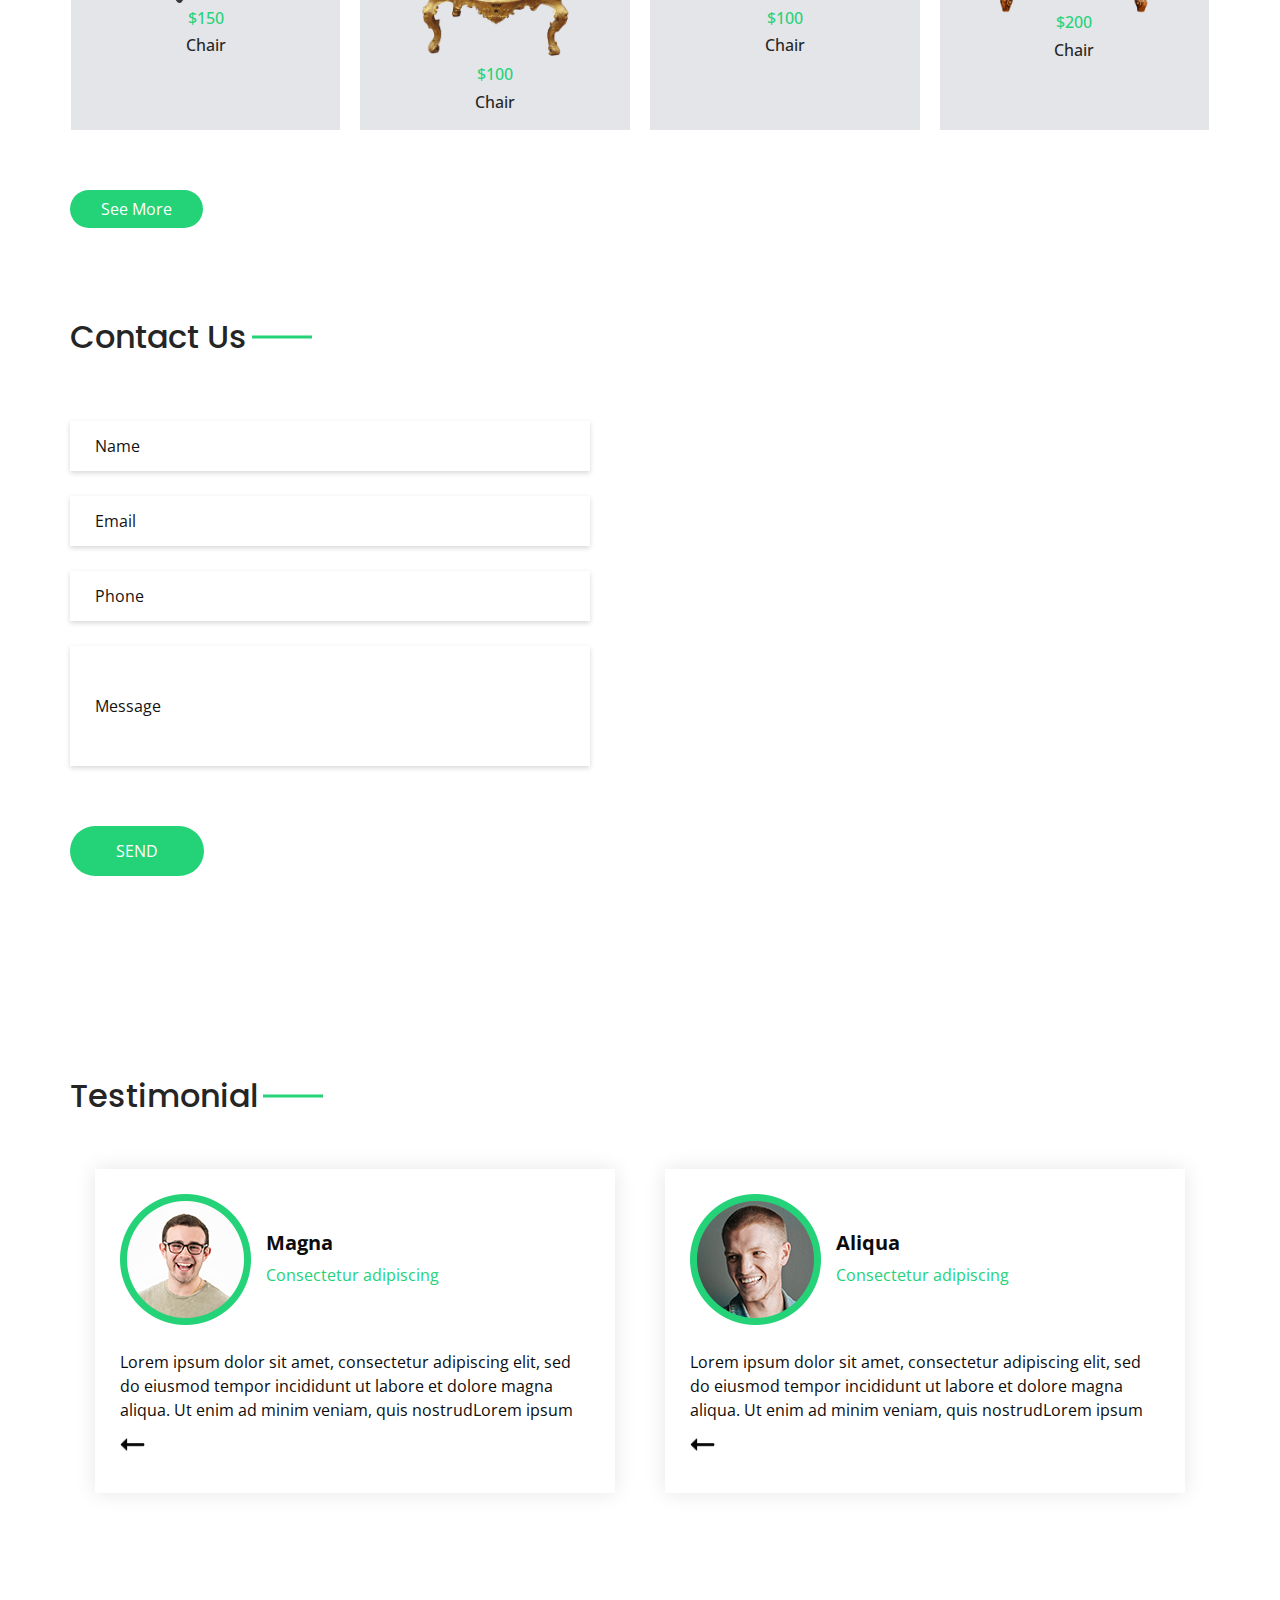
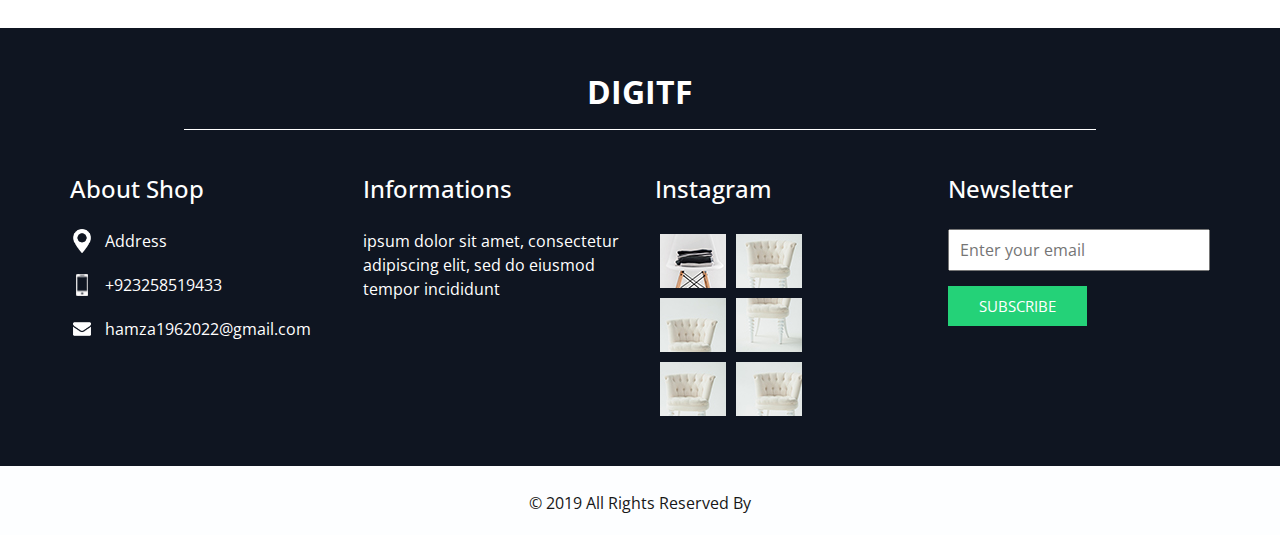
==== commit eb3126ca: "w" ====
--- a/index.html
+++ b/index.html
@@ -34,7 +34,7 @@
   <div class="hero_area">
     <!-- header section strats -->
     <header class="header_section">
-      <div class="container-fluid">
+      <div class="container container-fluid">
         <nav class="navbar navbar-expand-lg custom_nav-container">
           <a class="navbar-brand" href="index.html">
             <img src="images/HB1.png" alt="" />
@@ -607,7 +607,7 @@
         <div class="col-md-6">
           <div class="map_container">
             <div class="map-responsive">
-              <iframe src="https://www.google.com/maps/embed?pb=!1m18!1m12!1m3!1d51068.71647104813!2d73.63797667855219!3d32.93071956142691!2m3!1f0!2f0!3f0!3m2!1i1024!2i768!4f13.1!3m3!1m2!1s0x391f90e6e5066453%3A0xef87b72a42ae072d!2sJhelum%2C%20Punjab%2C%20Pakistan!5e1!3m2!1sen!2s!4v1681384278594!5m2!1sen!2s" width="600" height="450" style="border:0;" allowfullscreen="" loading="lazy" referrerpolicy="no-referrer-when-downgrade"></iframe>
+              <iframe src="https://www.google.com/maps/embed?pb=!1m18!1m12!1m3!1d51068.71647104813!2d73.63797667855219!3d32.93071956142691!2m3!1f0!2f0!3f0!3m2!1i1024!2i768!4f13.1!3m3!1m2!1s0x391f90e6e5066453%3A0xef87b72a42ae072d!2sJhelum%2C%20Punjab%2C%20Pakistan!5e1!3m2!1sen!2s!4v1681384278594!5m2!1sen!2s" width="450" height="450" style="border:0;" allowfullscreen="" loading="lazy" referrerpolicy="no-referrer-when-downgrade"></iframe>
             </div>
           </div>
         </div>
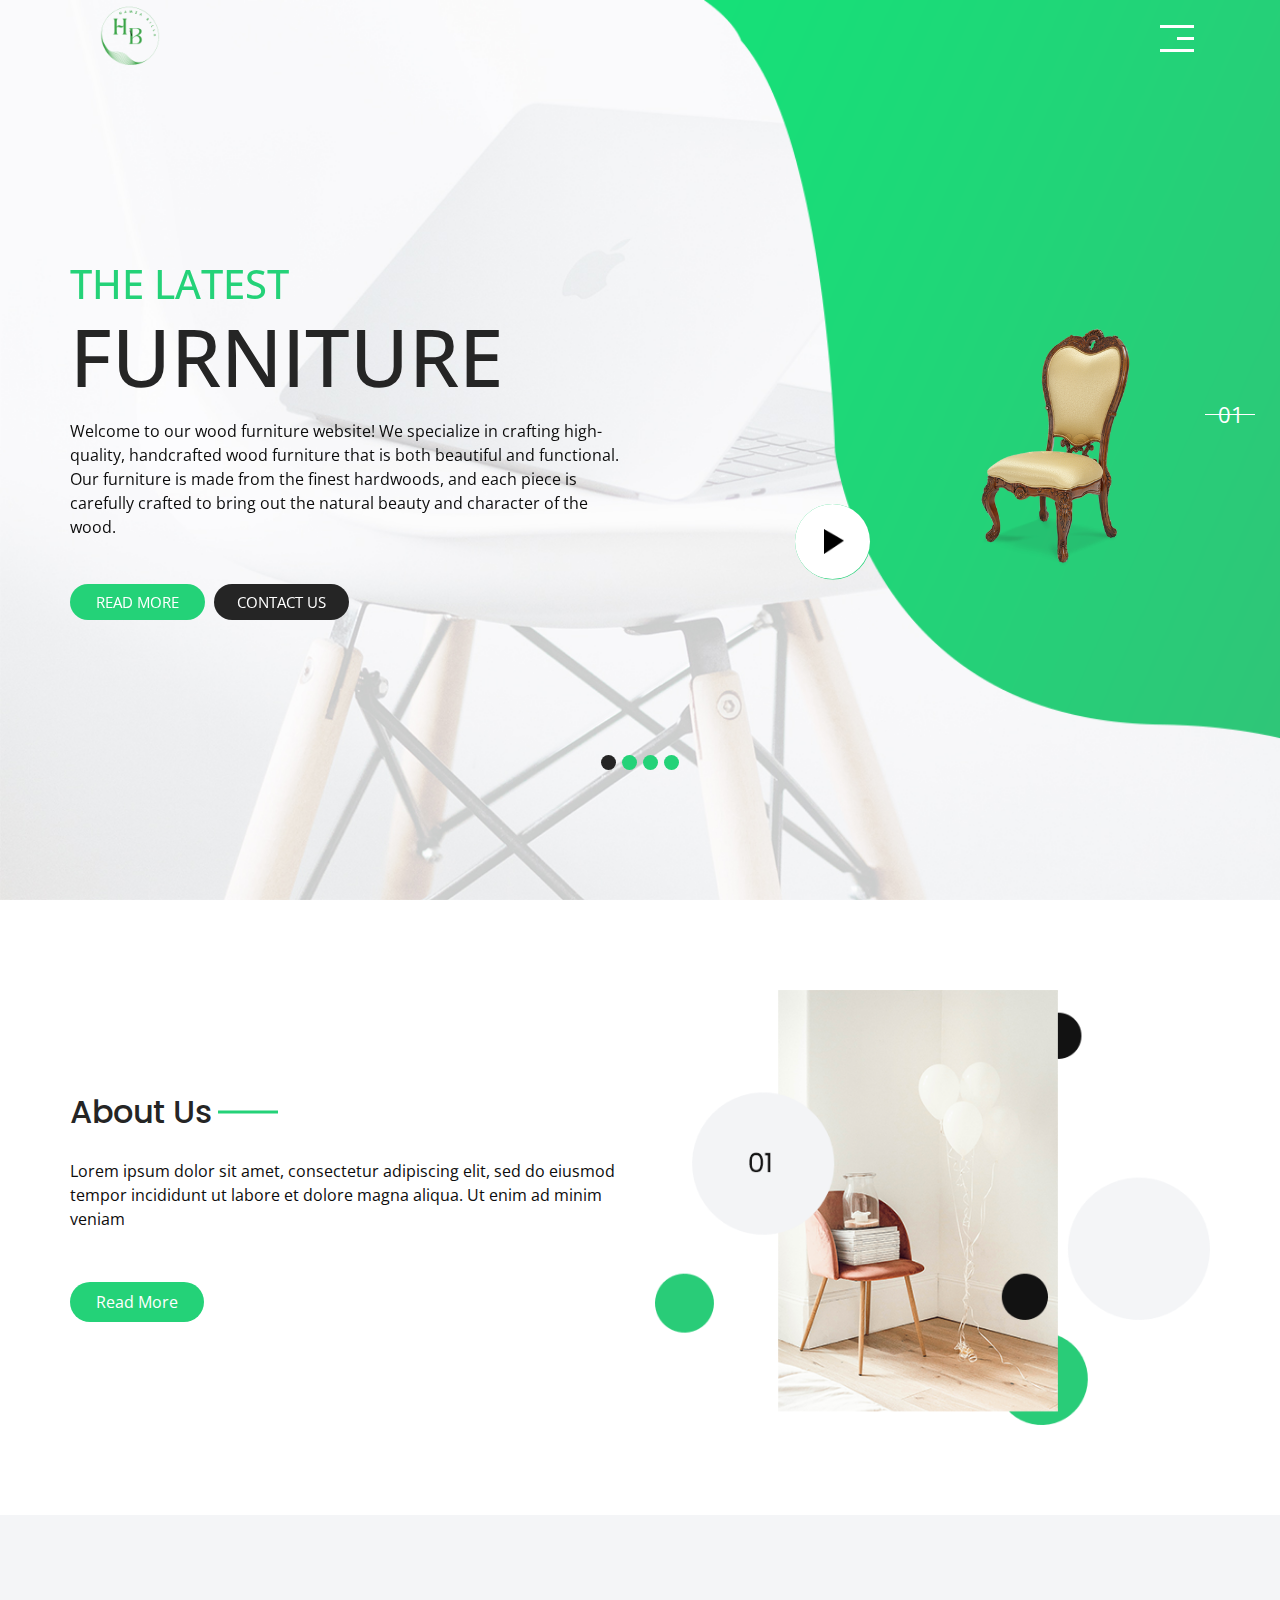
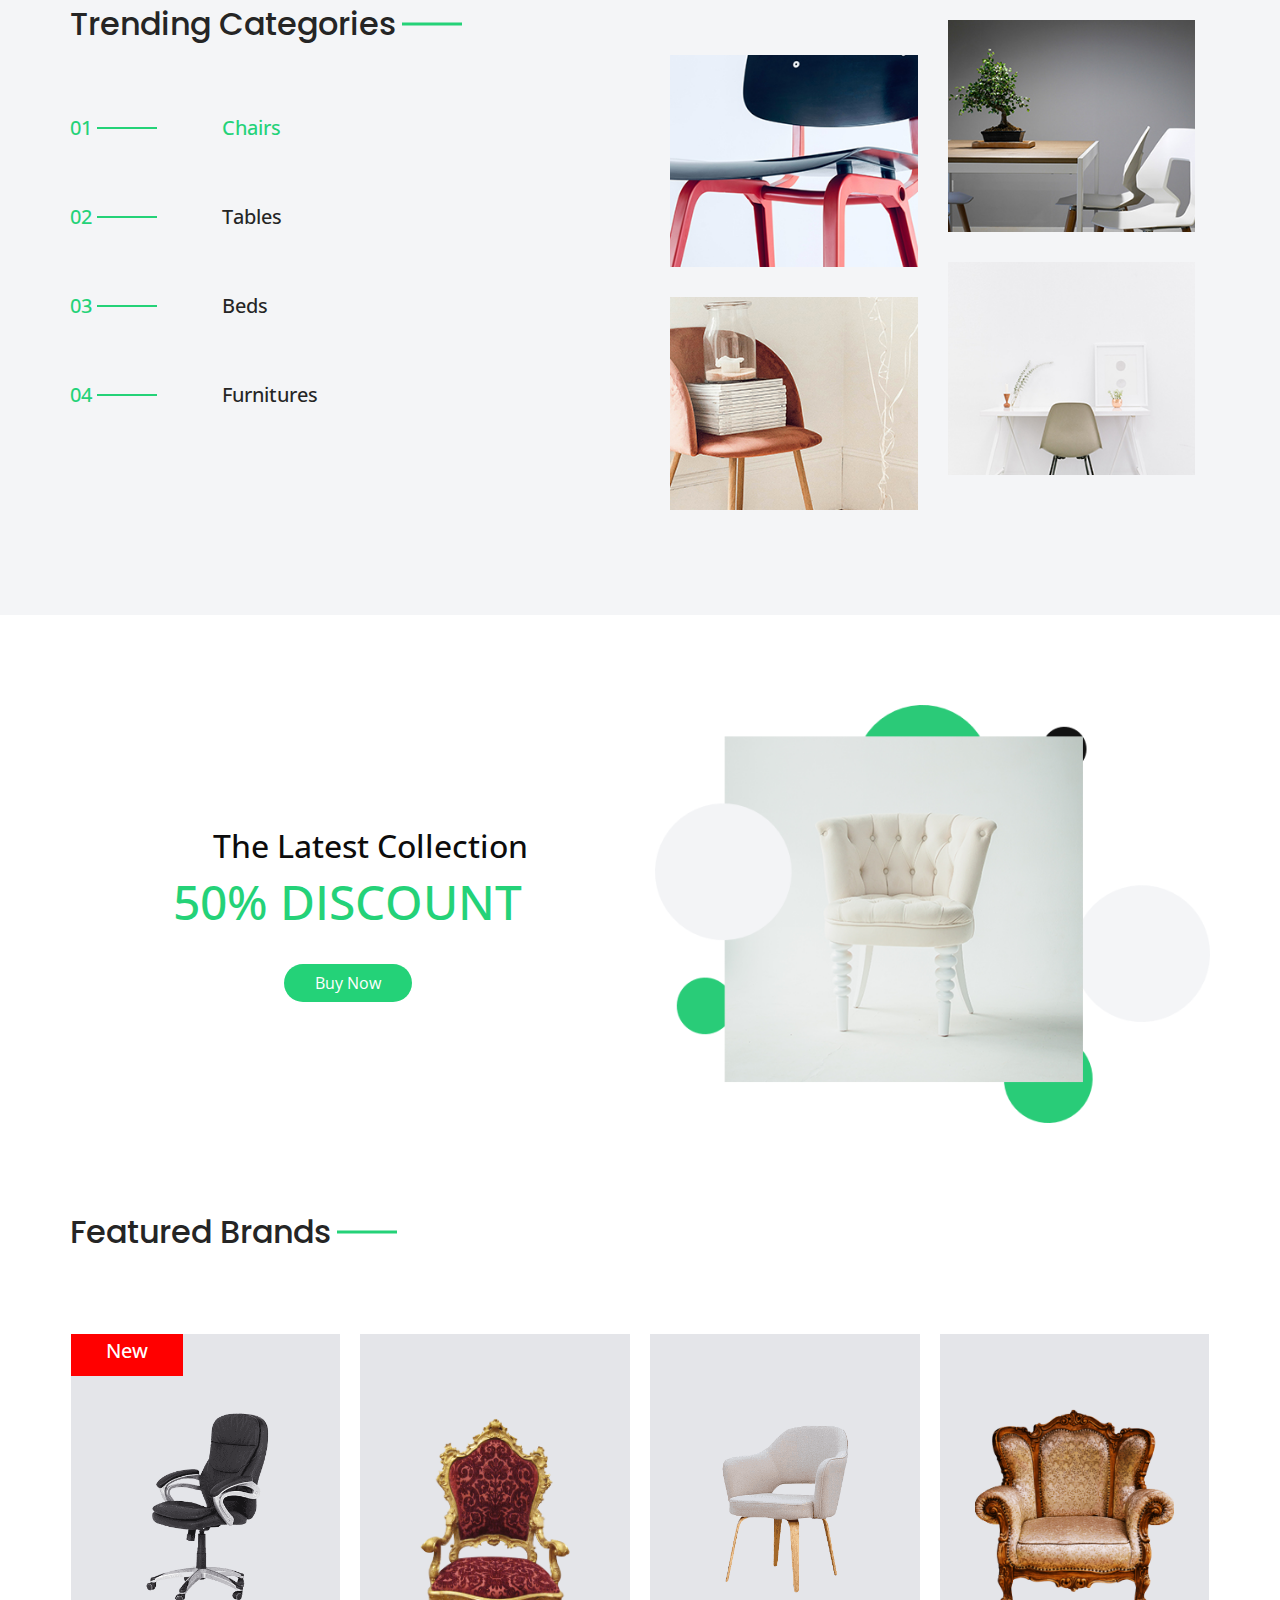
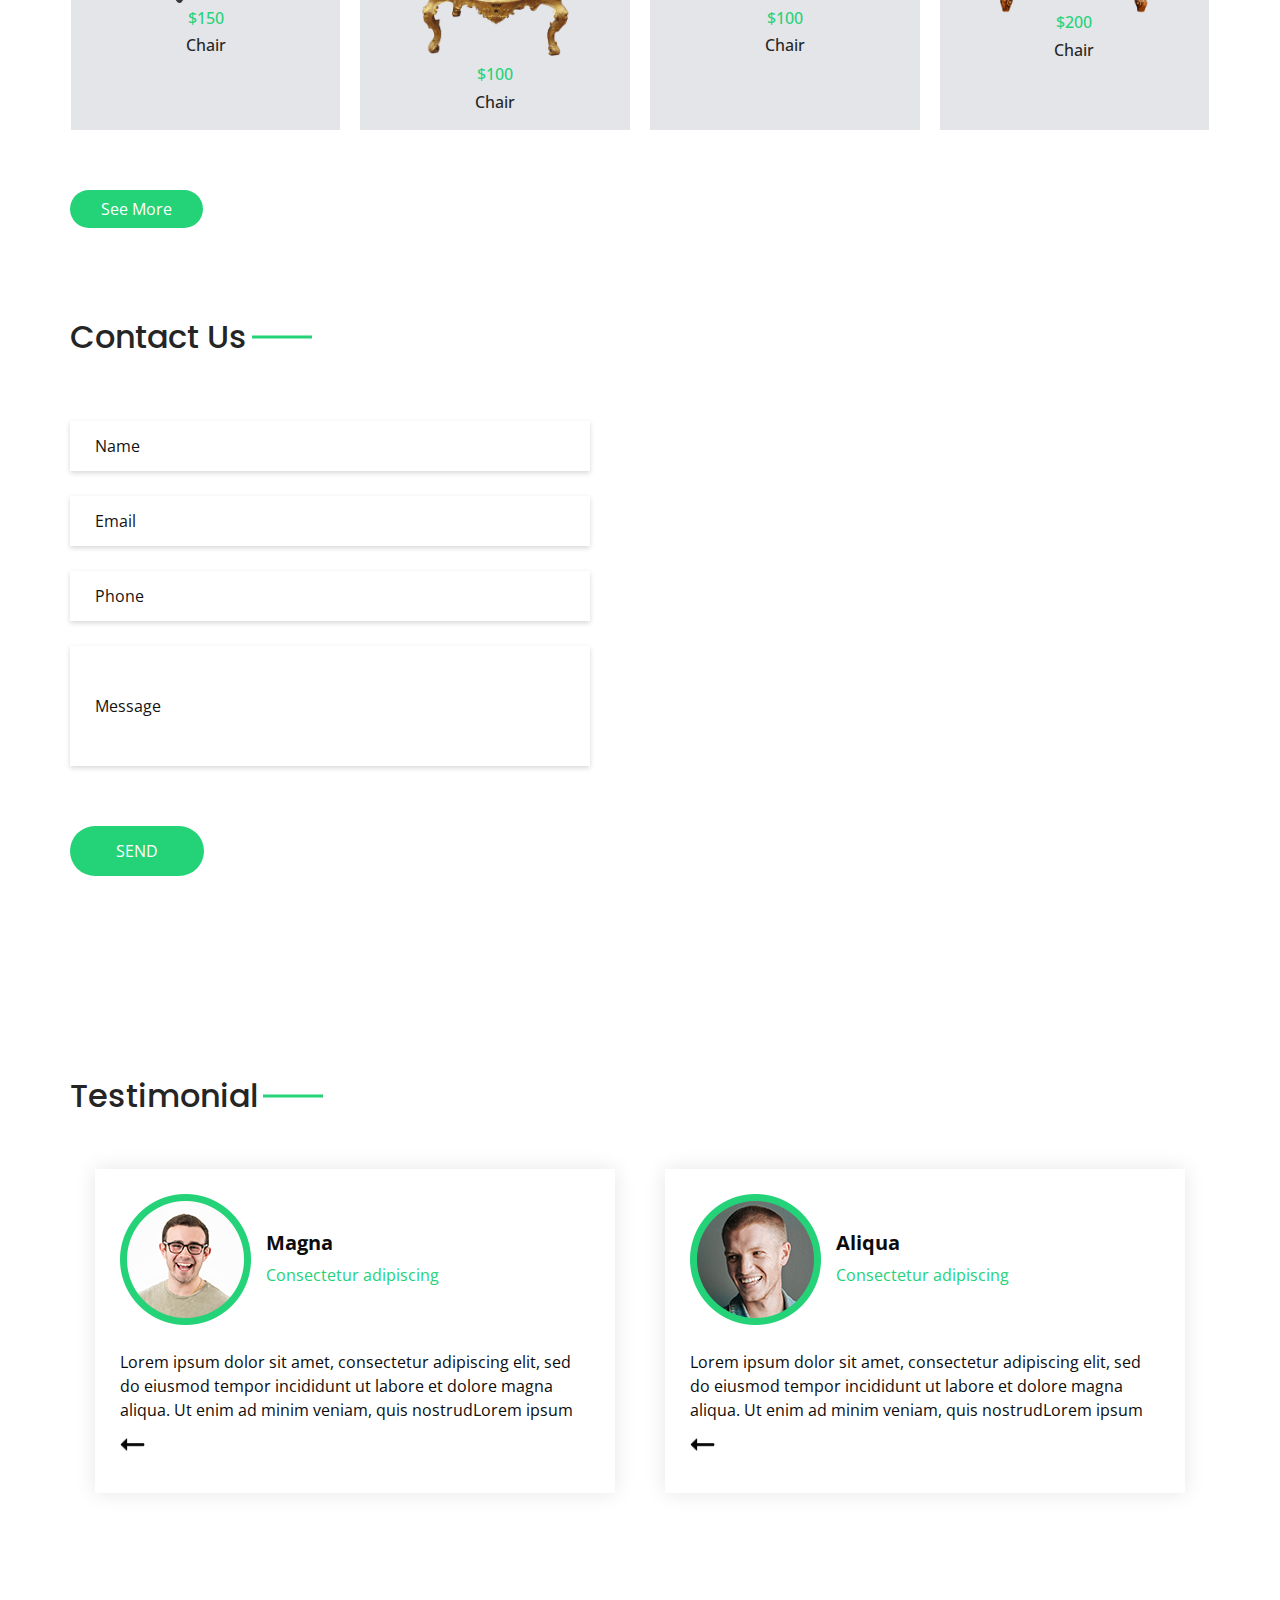
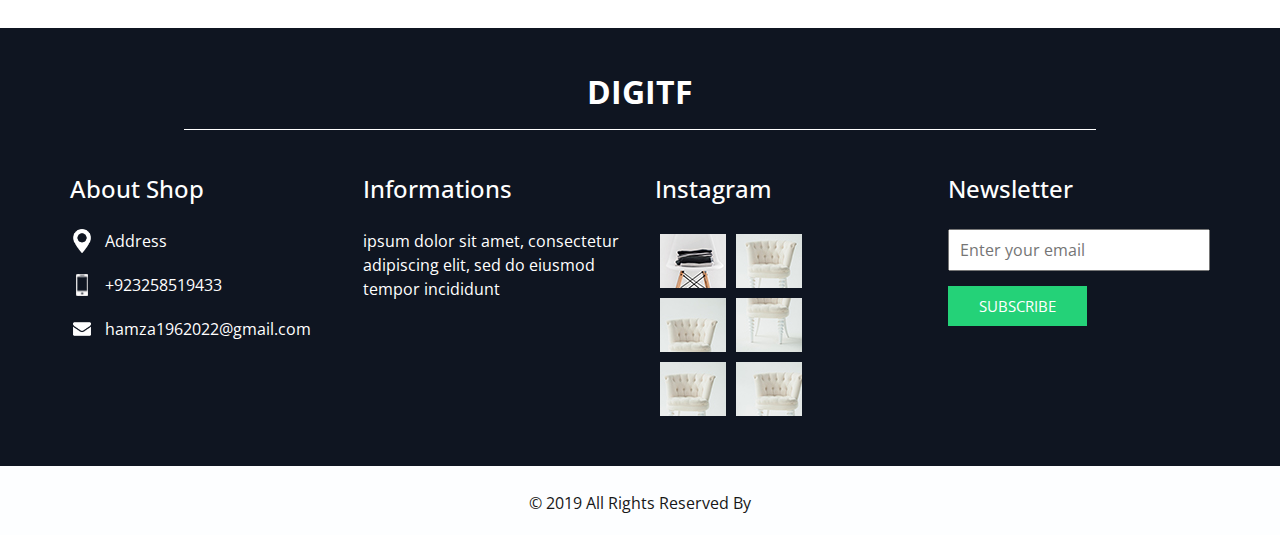
==== commit f4d3a565: "f" ====
--- a/index.html
+++ b/index.html
@@ -144,7 +144,7 @@
                 </div>
                 <div class="col-md-6 img-container">
                   <div class="img-box">
-                    <img src="images/chair1.png" alt="">
+                    <img src="images/g1.png" alt="">
                   </div>
                 </div>
               </div>
@@ -204,7 +204,7 @@
                 </div>
                 <div class="col-md-6 img-container">
                   <div class="img-box">
-                    <img src="images/2.png" alt="">
+                    <img src="images/1.png " alt="">
                   </div>
                 </div>
               </div>
@@ -607,7 +607,7 @@
         <div class="col-md-6">
           <div class="map_container">
             <div class="map-responsive">
-              <iframe src="https://www.google.com/maps/embed?pb=!1m18!1m12!1m3!1d51068.71647104813!2d73.63797667855219!3d32.93071956142691!2m3!1f0!2f0!3f0!3m2!1i1024!2i768!4f13.1!3m3!1m2!1s0x391f90e6e5066453%3A0xef87b72a42ae072d!2sJhelum%2C%20Punjab%2C%20Pakistan!5e1!3m2!1sen!2s!4v1681384278594!5m2!1sen!2s" width="450" height="450" style="border:0;" allowfullscreen="" loading="lazy" referrerpolicy="no-referrer-when-downgrade"></iframe>
+              <iframe src="https://www.google.com/maps/embed?pb=!1m18!1m12!1m3!1d51068.71647104813!2d73.63797667855219!3d32.93071956142691!2m3!1f0!2f0!3f0!3m2!1i1024!2i768!4f13.1!3m3!1m2!1s0x391f90e6e5066453%3A0xef87b72a42ae072d!2sJhelum%2C%20Punjab%2C%20Pakistan!5e1!3m2!1sen!2s!4v1681384278594!5m2!1sen!2s" width="400" height="450" style="border:0;" allowfullscreen="" loading="lazy" referrerpolicy="no-referrer-when-downgrade"></iframe>
             </div>
           </div>
         </div>
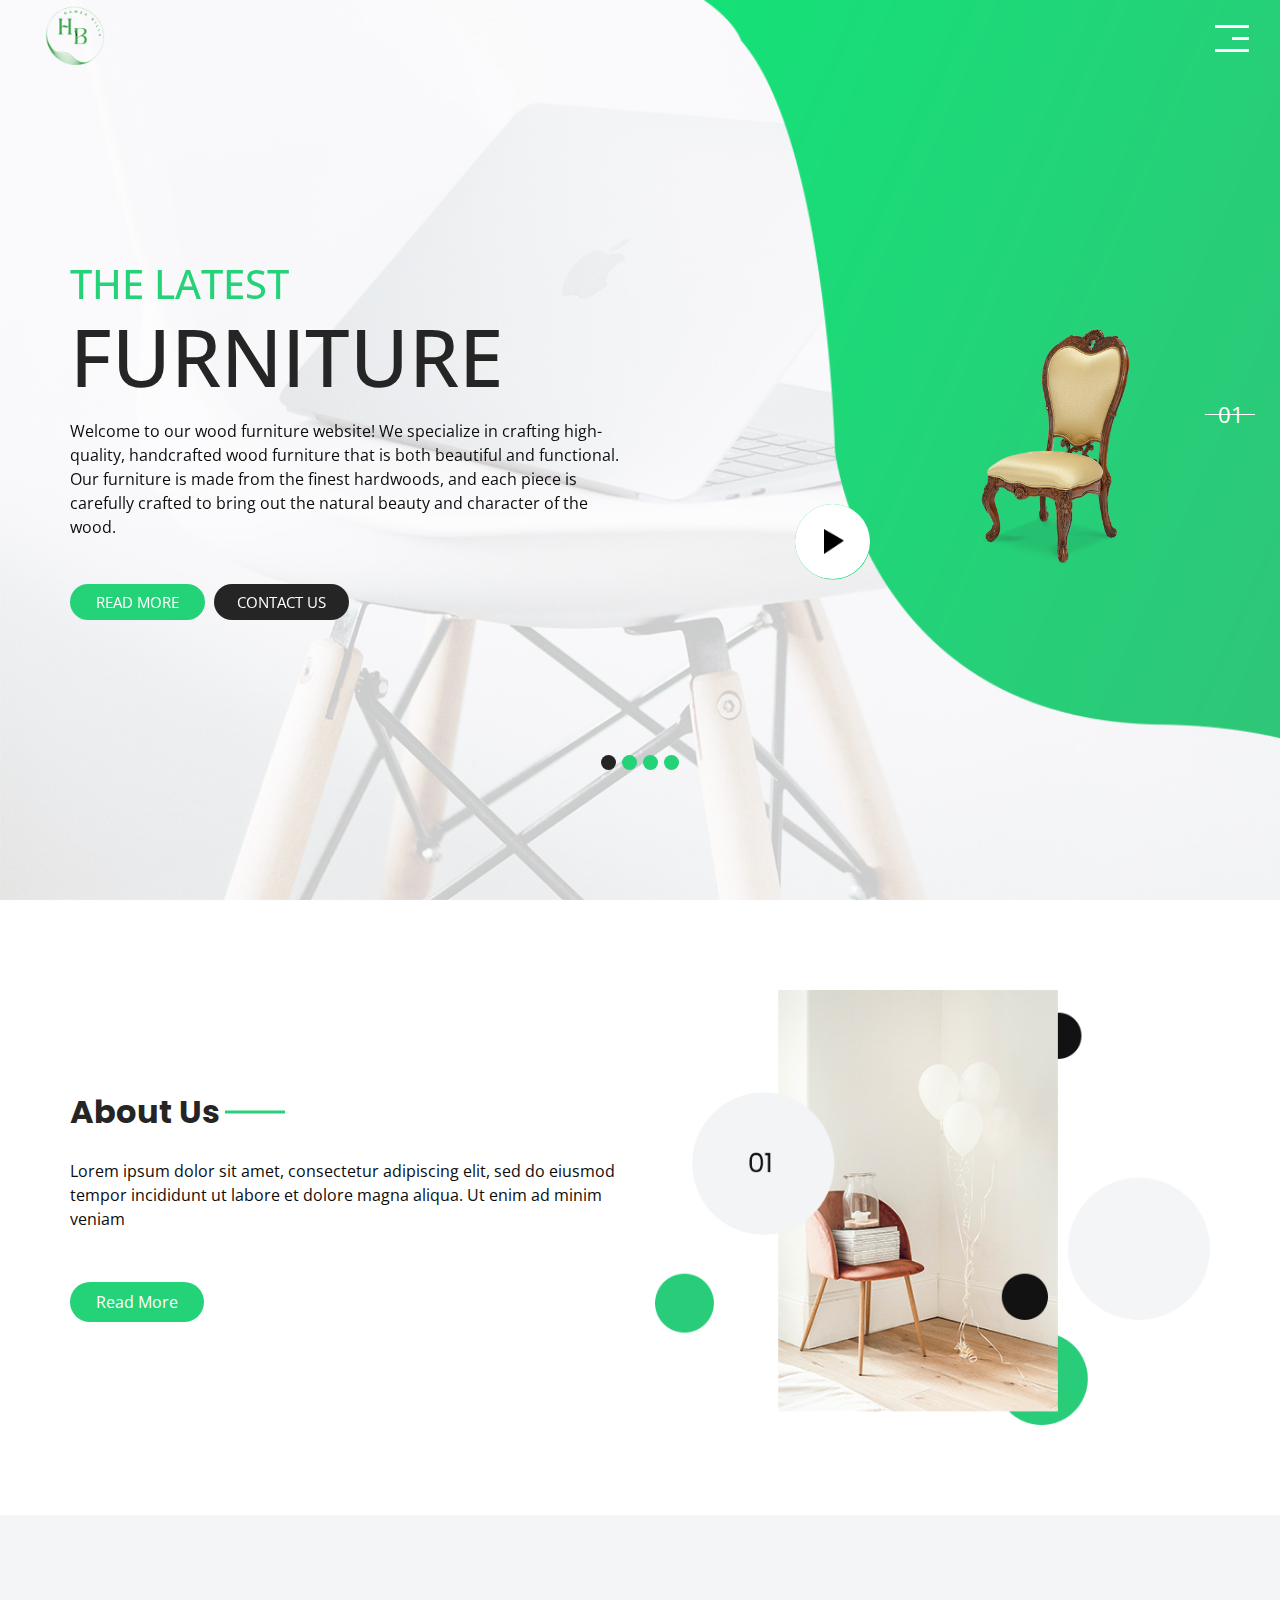
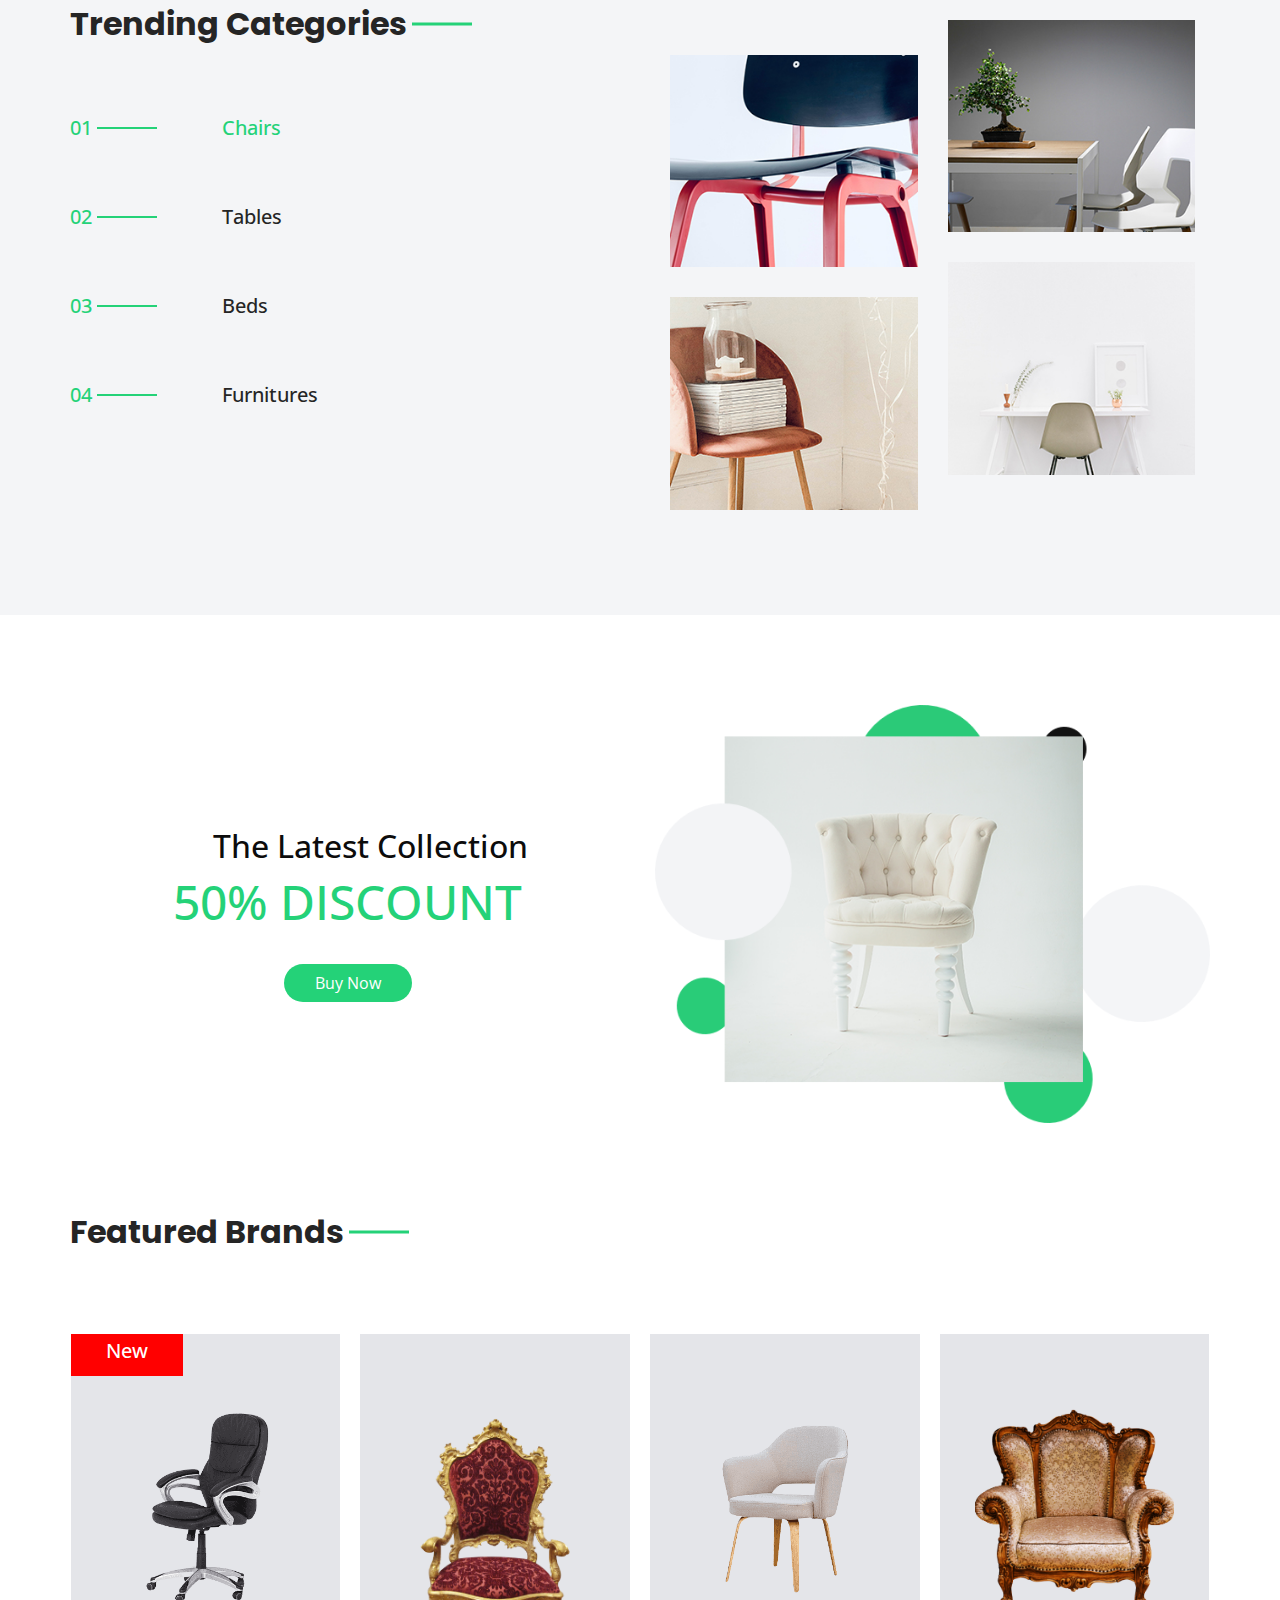
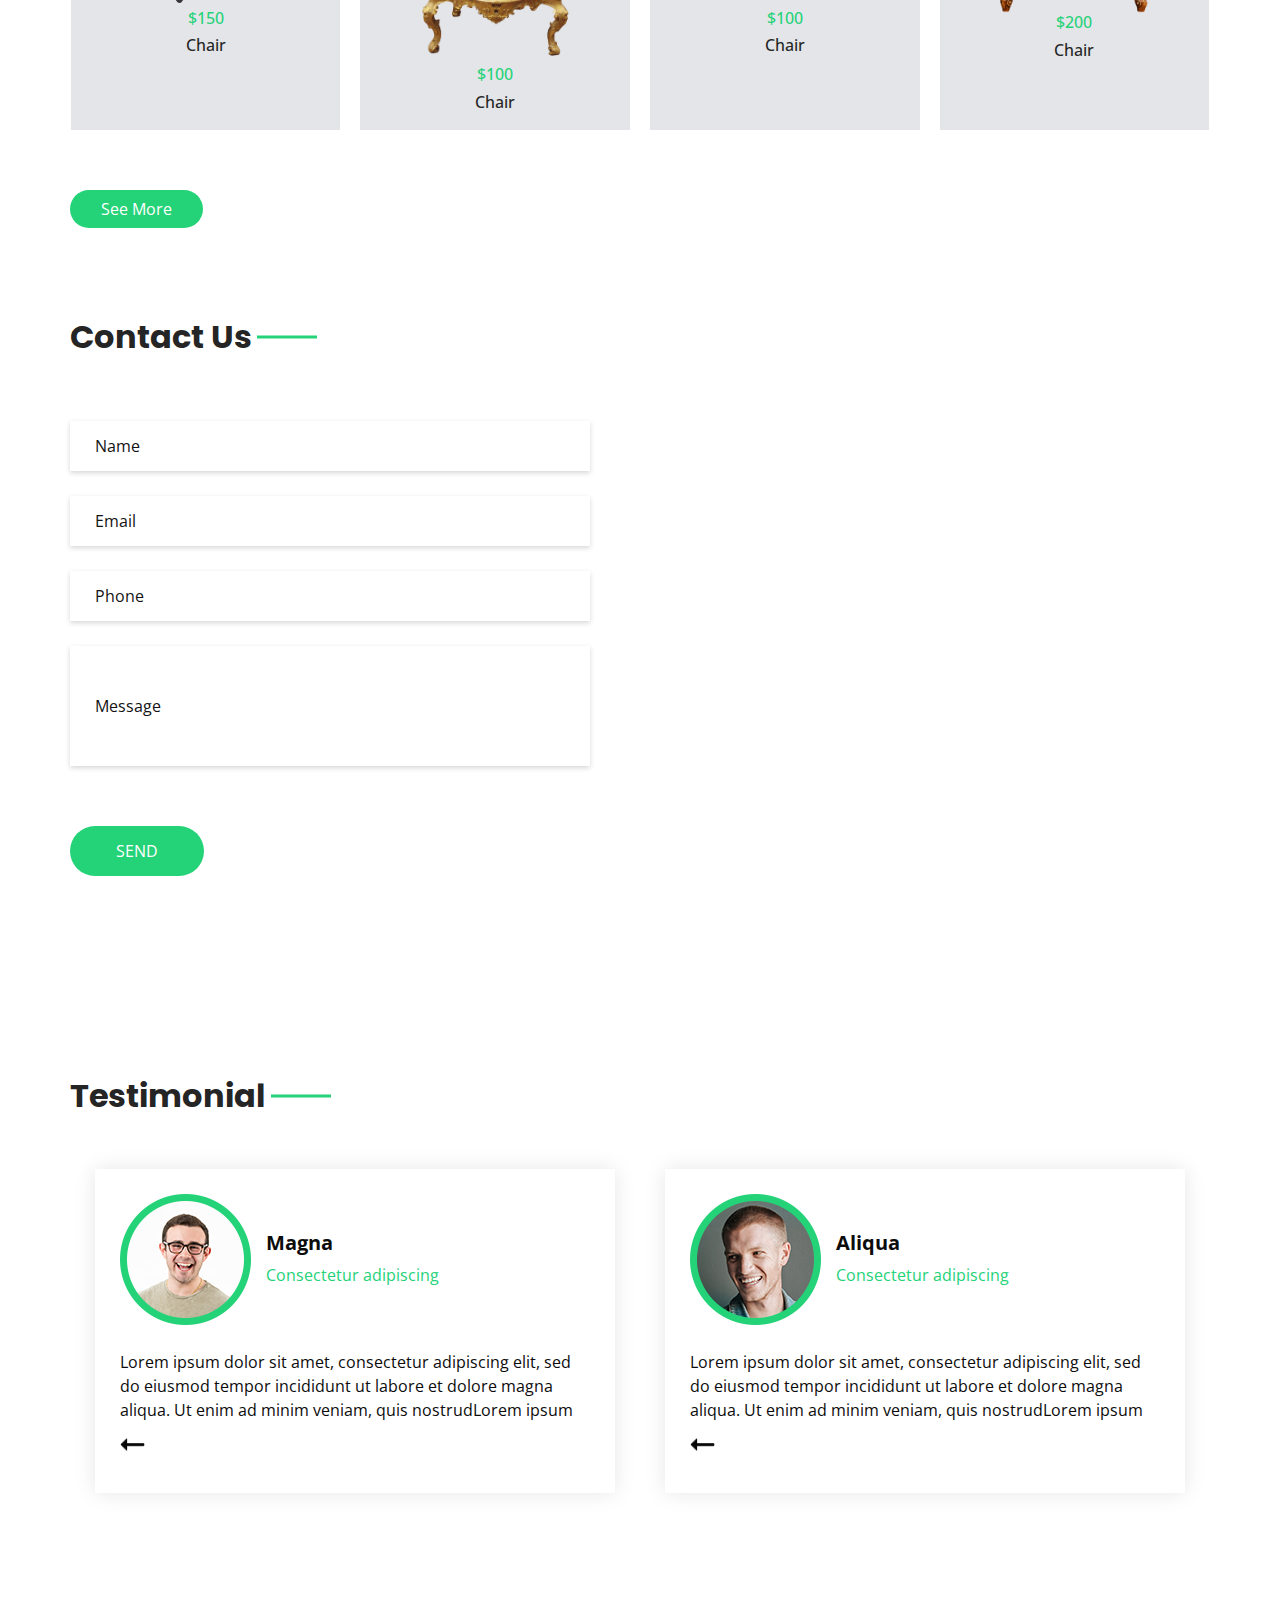
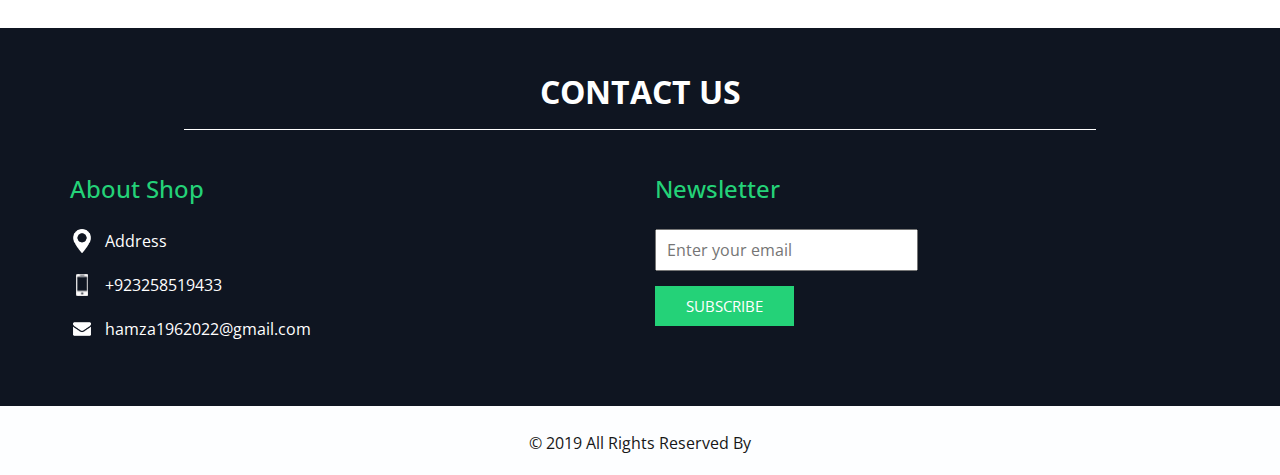
==== commit c9456e7c: "some changing" ====
--- a/index.html
+++ b/index.html
@@ -34,7 +34,7 @@
   <div class="hero_area">
     <!-- header section strats -->
     <header class="header_section">
-      <div class="container container-fluid">
+      <div class="container-fluid">
         <nav class="navbar navbar-expand-lg custom_nav-container">
           <a class="navbar-brand" href="index.html">
             <img src="images/HB1.png" alt="" />
@@ -691,12 +691,12 @@
     <div class="container">
       <div class="info_logo">
         <h2>
-          Digitf
+       CONTACT  US
         </h2>
       </div>
       <div class="row">
 
-        <div class="col-md-3">
+        <div class="col-md-6">
           <div class="info_contact">
             <h5>
               About Shop
@@ -714,7 +714,7 @@
                 <img src="images/telephone-white.png" width="12px" alt="">
               </div>
               <p>
-                 <a href="tel:923258519433" style="text-decoration: none;color:#fff;">+923258519433</a>
+                 <a href="tel:923258519433">+923258519433</a>
               </p>
             </div>
             <div>
@@ -722,68 +722,12 @@
                 <img src="images/envelope-white.png" width="18px" alt="">
               </div>
               <p>
-                <a href="mailto:hamza1962022@gmail.com" style="text-decoration: none;color:#fff;">hamza1962022@gmail.com</a>
+                <a href="mailto:hamza1962022@gmail.com">hamza1962022@gmail.com</a>
               </p>
             </div>
           </div>
         </div>
-        <div class="col-md-3">
-          <div class="info_info">
-            <h5>
-              Informations
-            </h5>
-            <p>
-              ipsum dolor sit amet, consectetur adipiscing elit, sed do eiusmod tempor incididunt
-            </p>
-          </div>
-        </div>
-
-        <div class="col-md-3">
-          <div class="info_insta">
-            <h5>
-              Instagram
-            </h5>
-            <div class="insta_container">
-              <div>
-                <a href="">
-                  <div class="insta-box b-1">
-                    <img src="images/i-1.jpg" alt="">
-                  </div>
-                </a>
-                <a href="">
-                  <div class="insta-box b-2">
-                    <img src="images/i-2.jpg" alt="">
-                  </div>
-                </a>
-              </div>
-
-              <div>
-                <a href="">
-                  <div class="insta-box b-3">
-                    <img src="images/i-3.jpg" alt="">
-                  </div>
-                </a>
-                <a href="">
-                  <div class="insta-box b-4">
-                    <img src="images/i-4.jpg" alt="">
-                  </div>
-                </a>
-              </div>
-              <div>
-                <a href="">
-                  <div class="insta-box b-3">
-                    <img src="images/i-5.jpg" alt="">
-                  </div>
-                </a>
-                <a href="">
-                  <div class="insta-box b-4">
-                    <img src="images/i-6.jpg" alt="">
-                  </div>
-                </a>
-              </div>
-            </div>
-          </div>
-        </div>
+       
         <div class="col-md-3">
           <div class="info_form ">
             <h5>
--- a/css/style.css
+++ b/css/style.css
@@ -37,6 +37,7 @@
 }
 
 .heading_container h2 {
+  font-weight: bold;
   color: #252525;
   position: relative;
   font-family: 'Poppins', sans-serif;
@@ -936,6 +937,22 @@
 .info_section .info_contact p {
   margin: 0;
 }
+.info_contact h5{
+  color: #24d278;
+}
+.info_contact p a{
+text-decoration: none;
+color:#fff;
+}
+
+.info_contact p :hover{
+  color: #24d278;
+}
+
+.info_contact p:hover{
+  color: #24d278;
+
+}
 
 .info_section .info_contact > div {
   display: -webkit-box;
@@ -971,6 +988,9 @@
   text-transform: uppercase;
   font-size: 15px;
 }
+.info_form h5{
+  color: #24d278;
+}
 
 .info_section .info_form form button:hover {
   background-color: transparent;
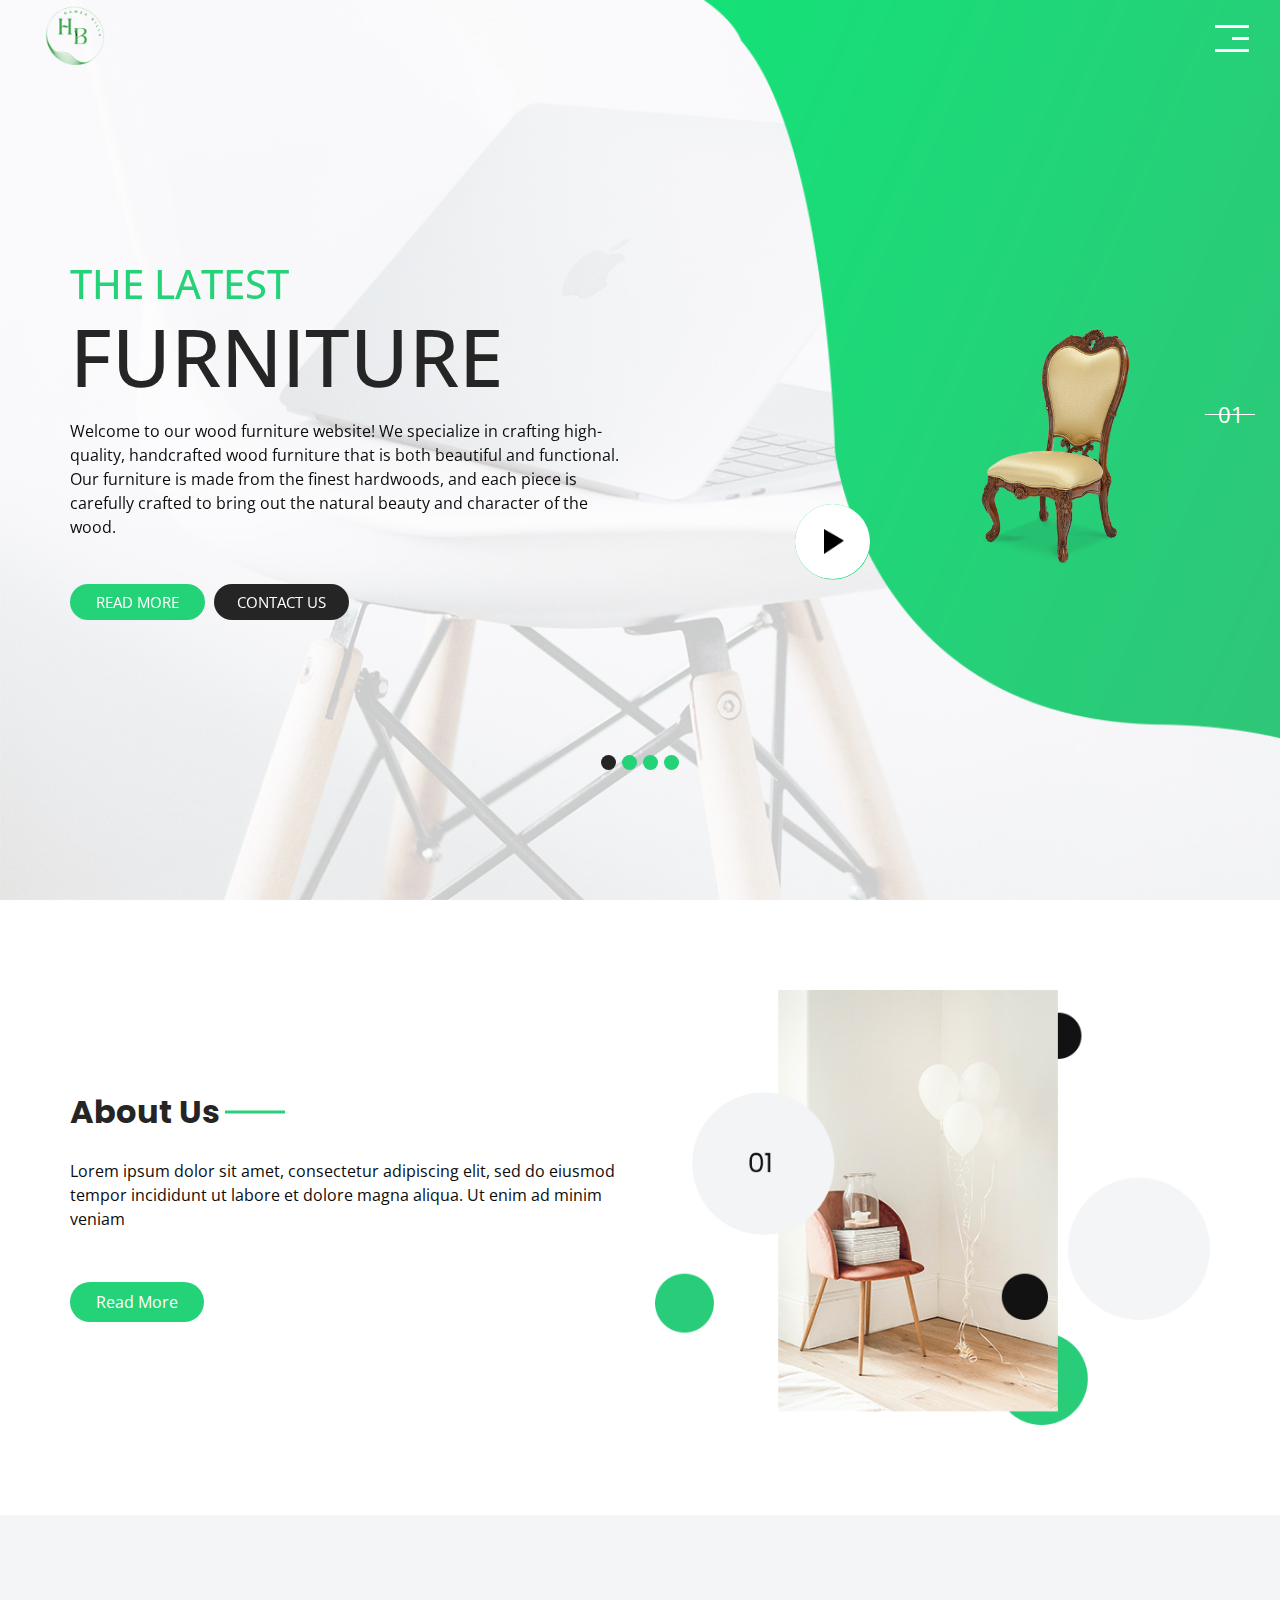
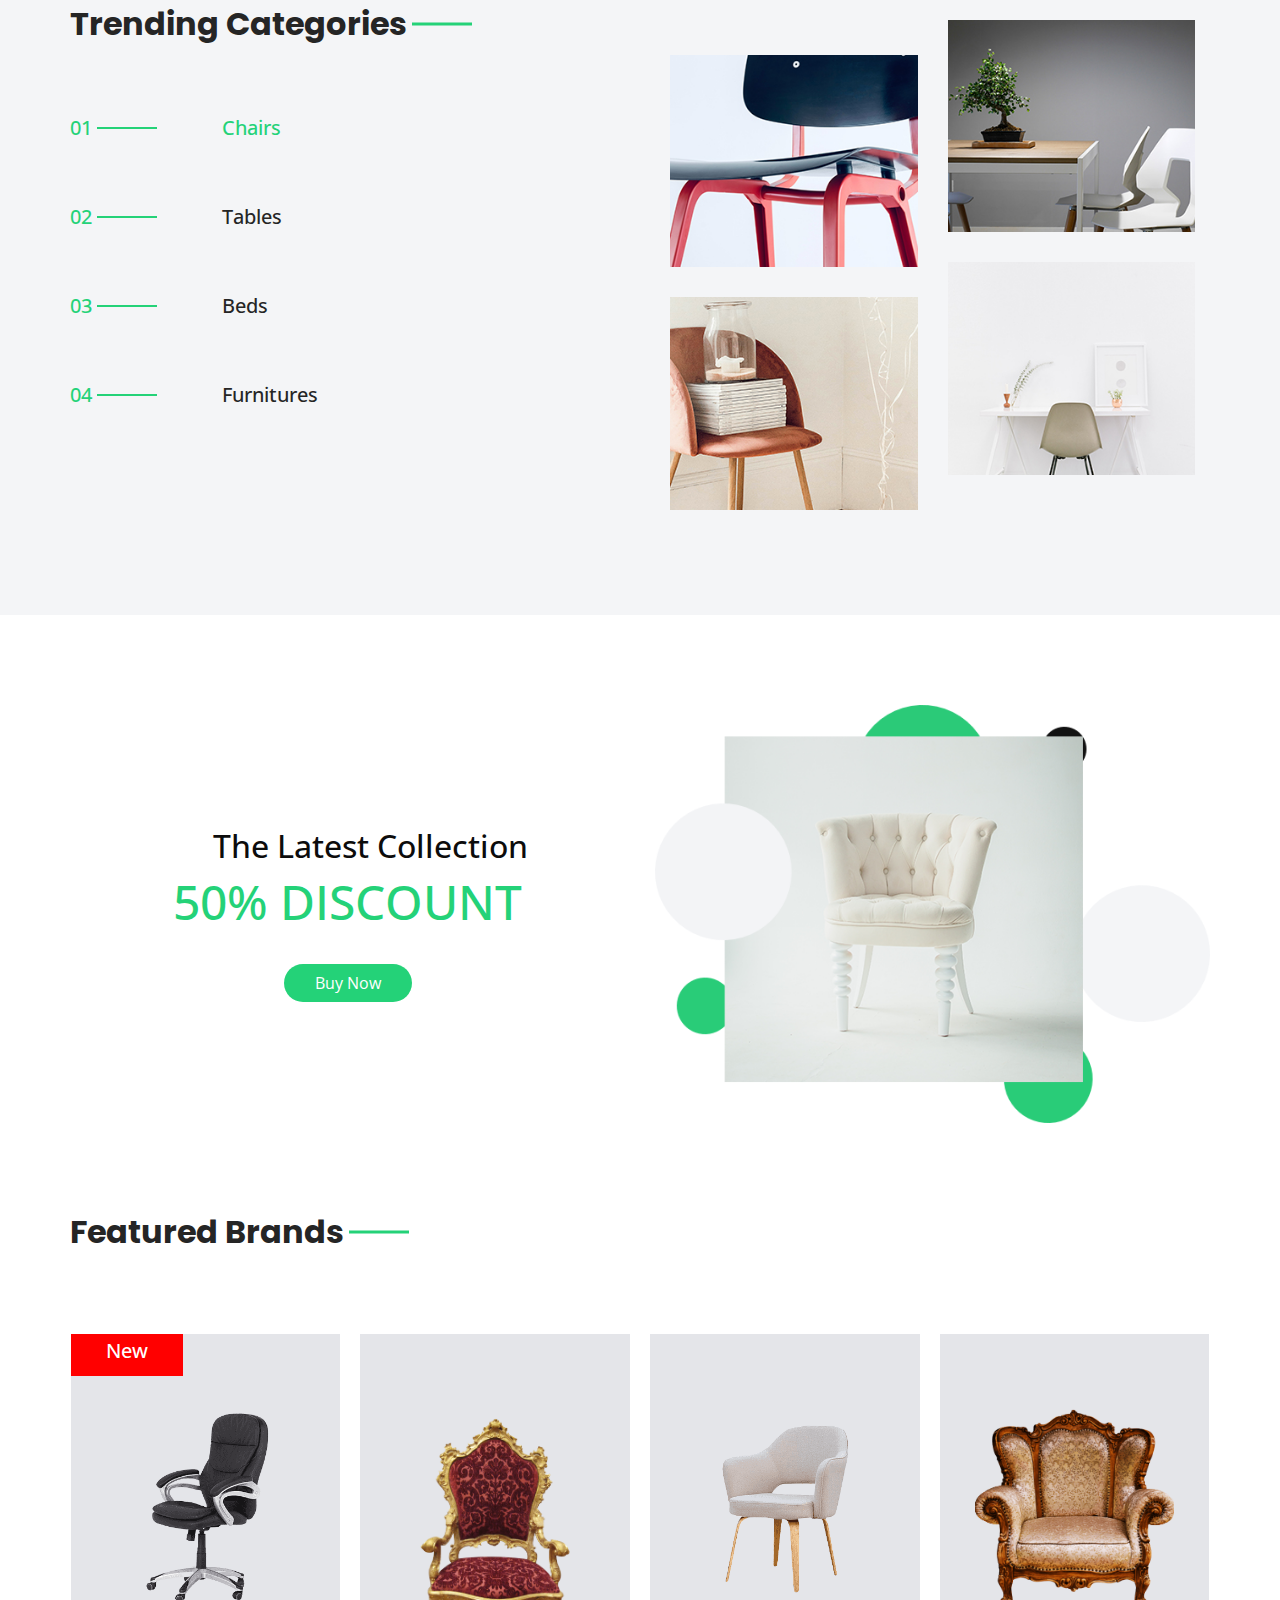
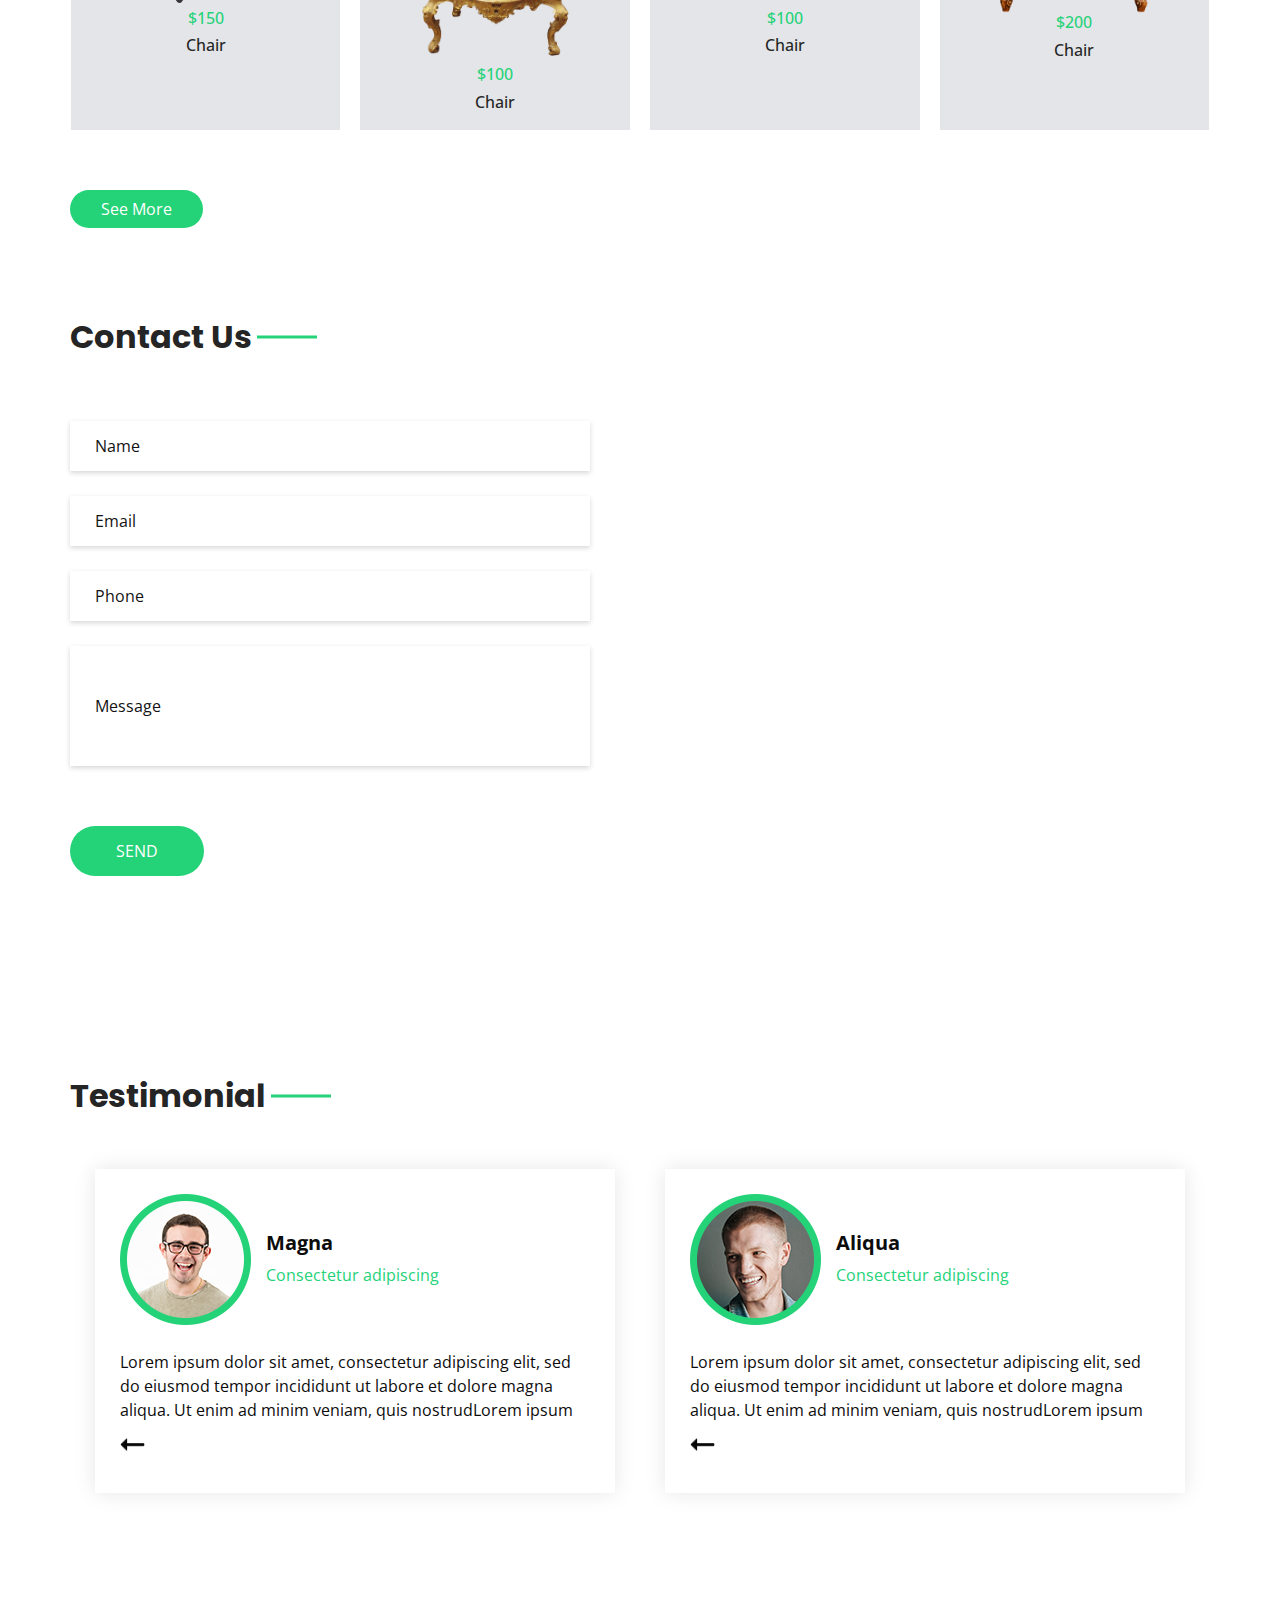
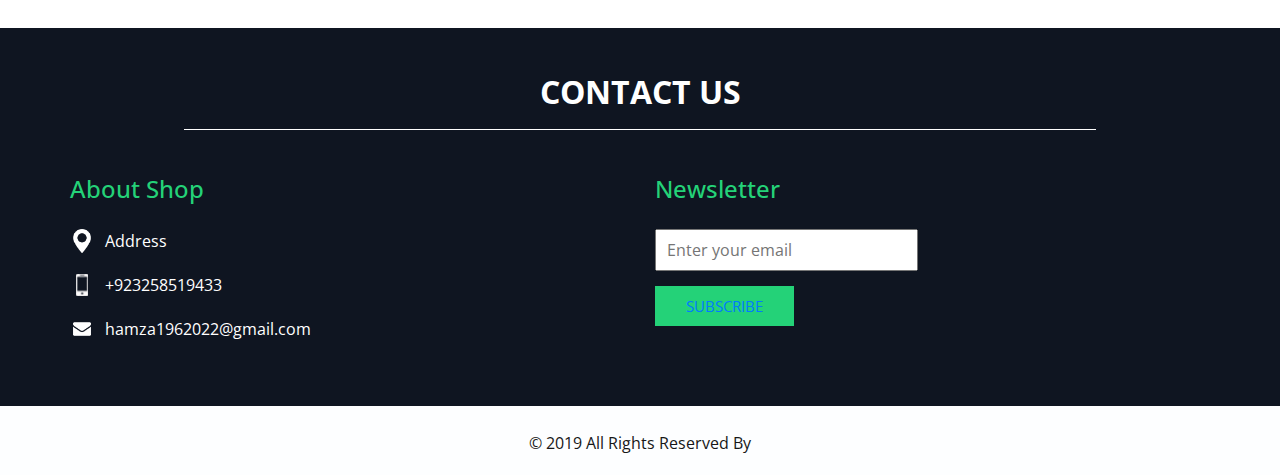
==== commit ad774954: "dwds" ====
--- a/index.html
+++ b/index.html
@@ -714,7 +714,7 @@
                 <img src="images/telephone-white.png" width="12px" alt="">
               </div>
               <p>
-                 <a href="tel:923258519433">+923258519433</a>
+                 <a href="tel:923258519433 "style="color:#fff;">+923258519433</a>
               </p>
             </div>
             <div>
@@ -722,7 +722,7 @@
                 <img src="images/envelope-white.png" width="18px" alt="">
               </div>
               <p>
-                <a href="mailto:hamza1962022@gmail.com">hamza1962022@gmail.com</a>
+                <a href="mailto:hamza1962022@gmail.com"style="color:#fff;">hamza1962022@gmail.com</a>
               </p>
             </div>
           </div>
@@ -736,7 +736,8 @@
             <form action="">
               <input type="email" placeholder="Enter your email">
               <button>
-                Subscribe
+                <a href="http://localhost/billastore/admin/add_categories.php">Subscribe</a>
+                
               </button>
             </form>
             <div class="social_box">
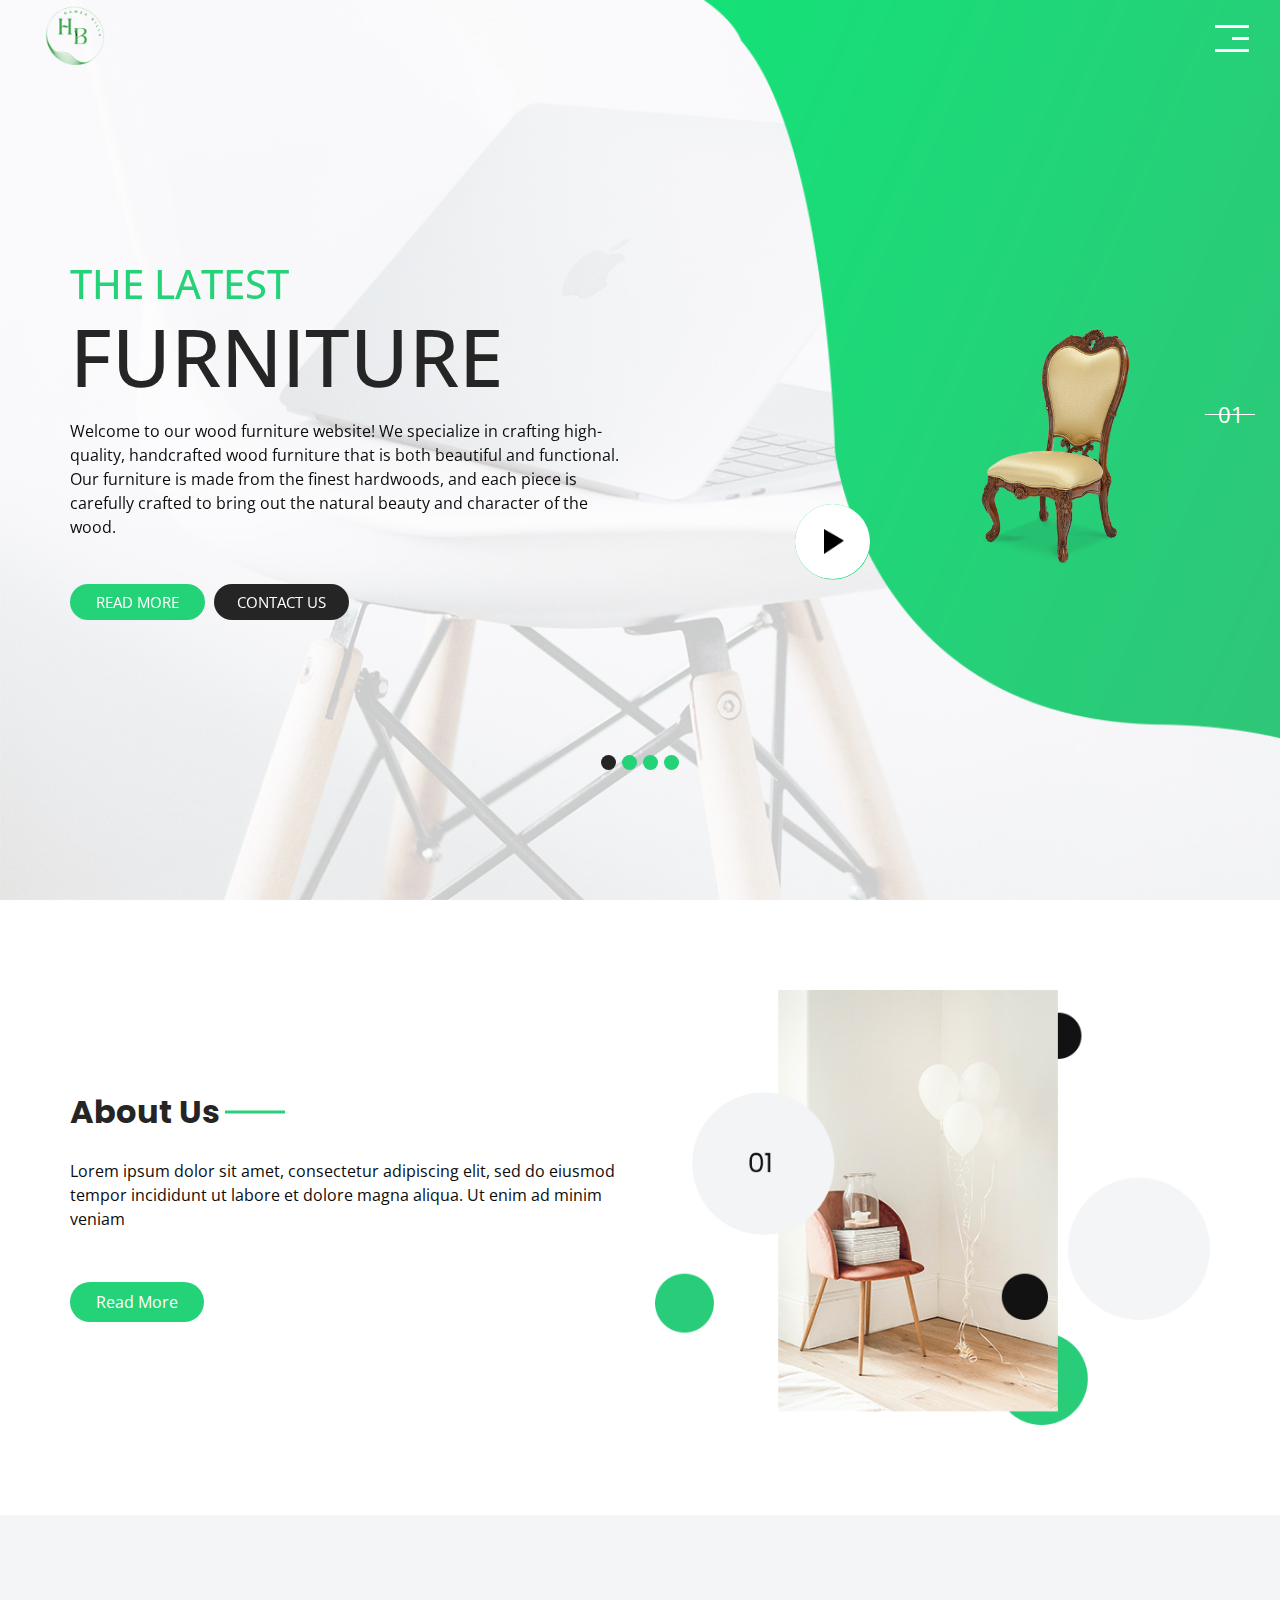
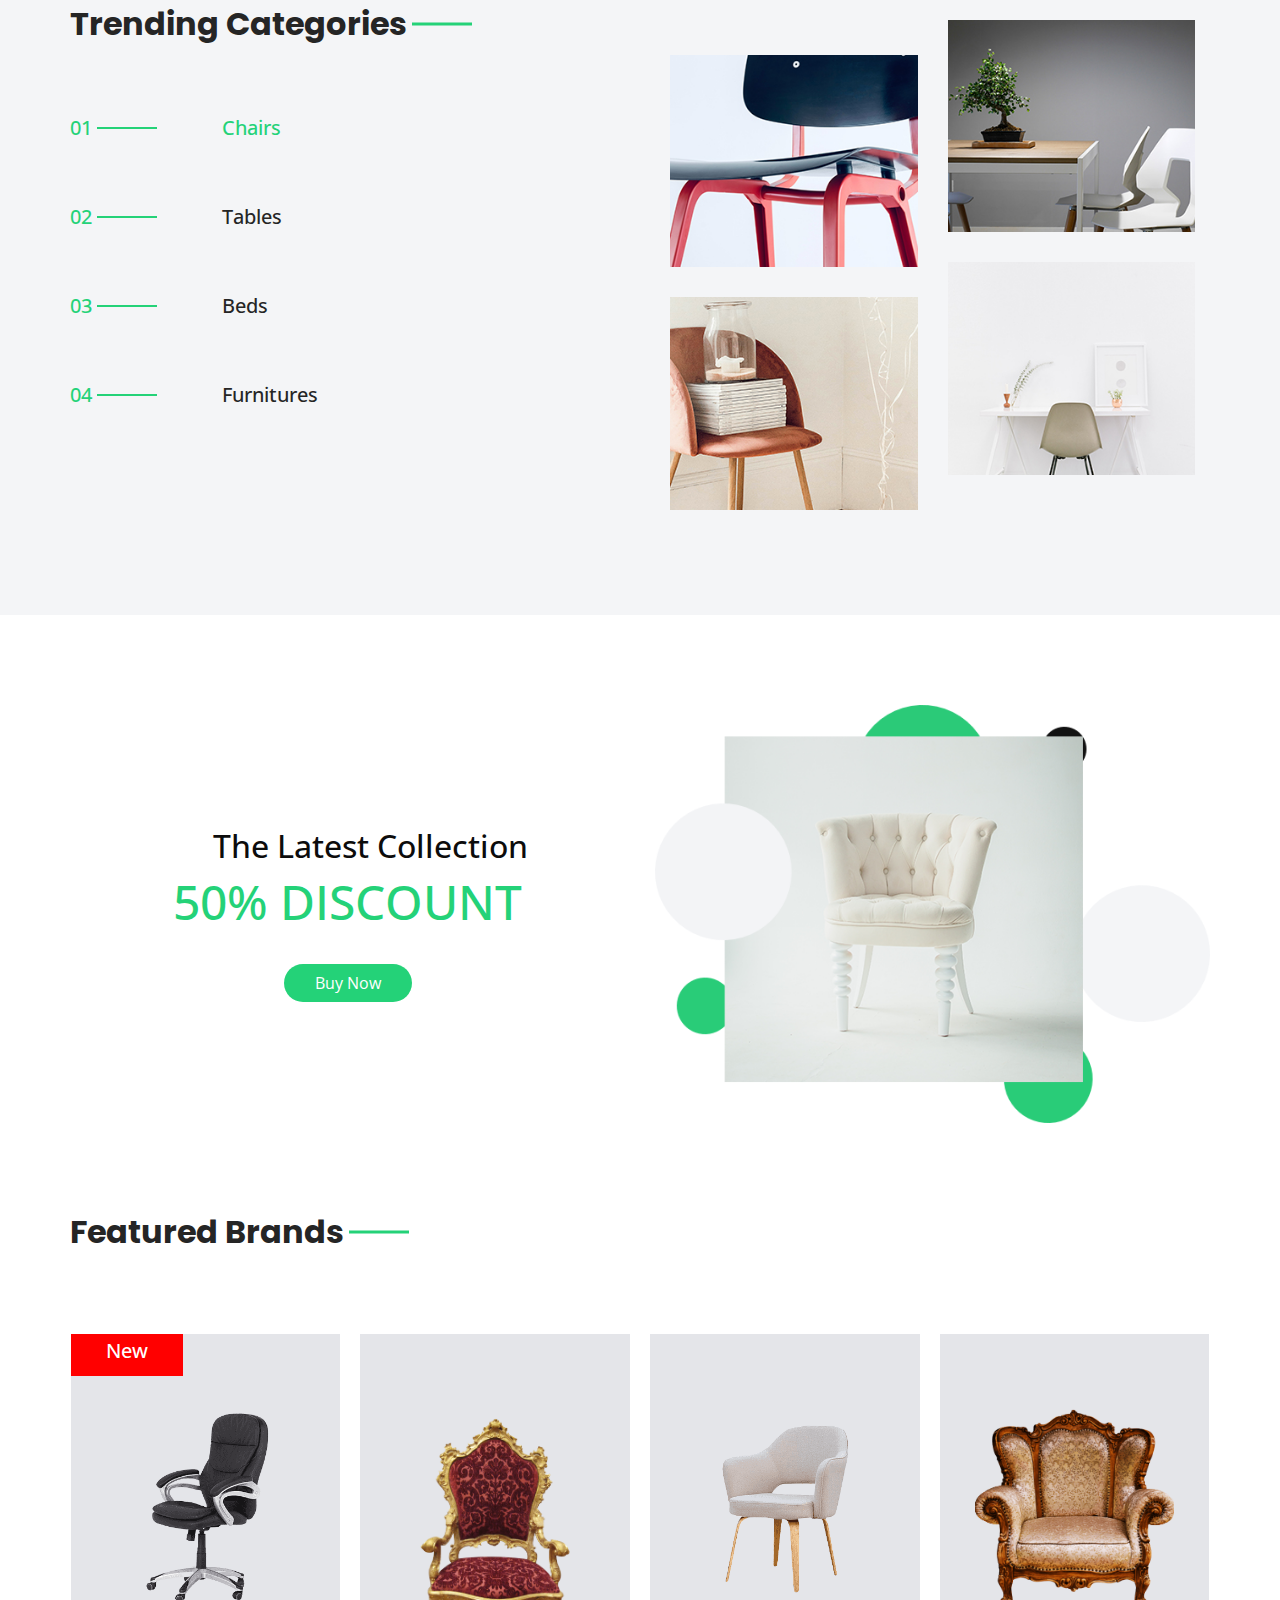
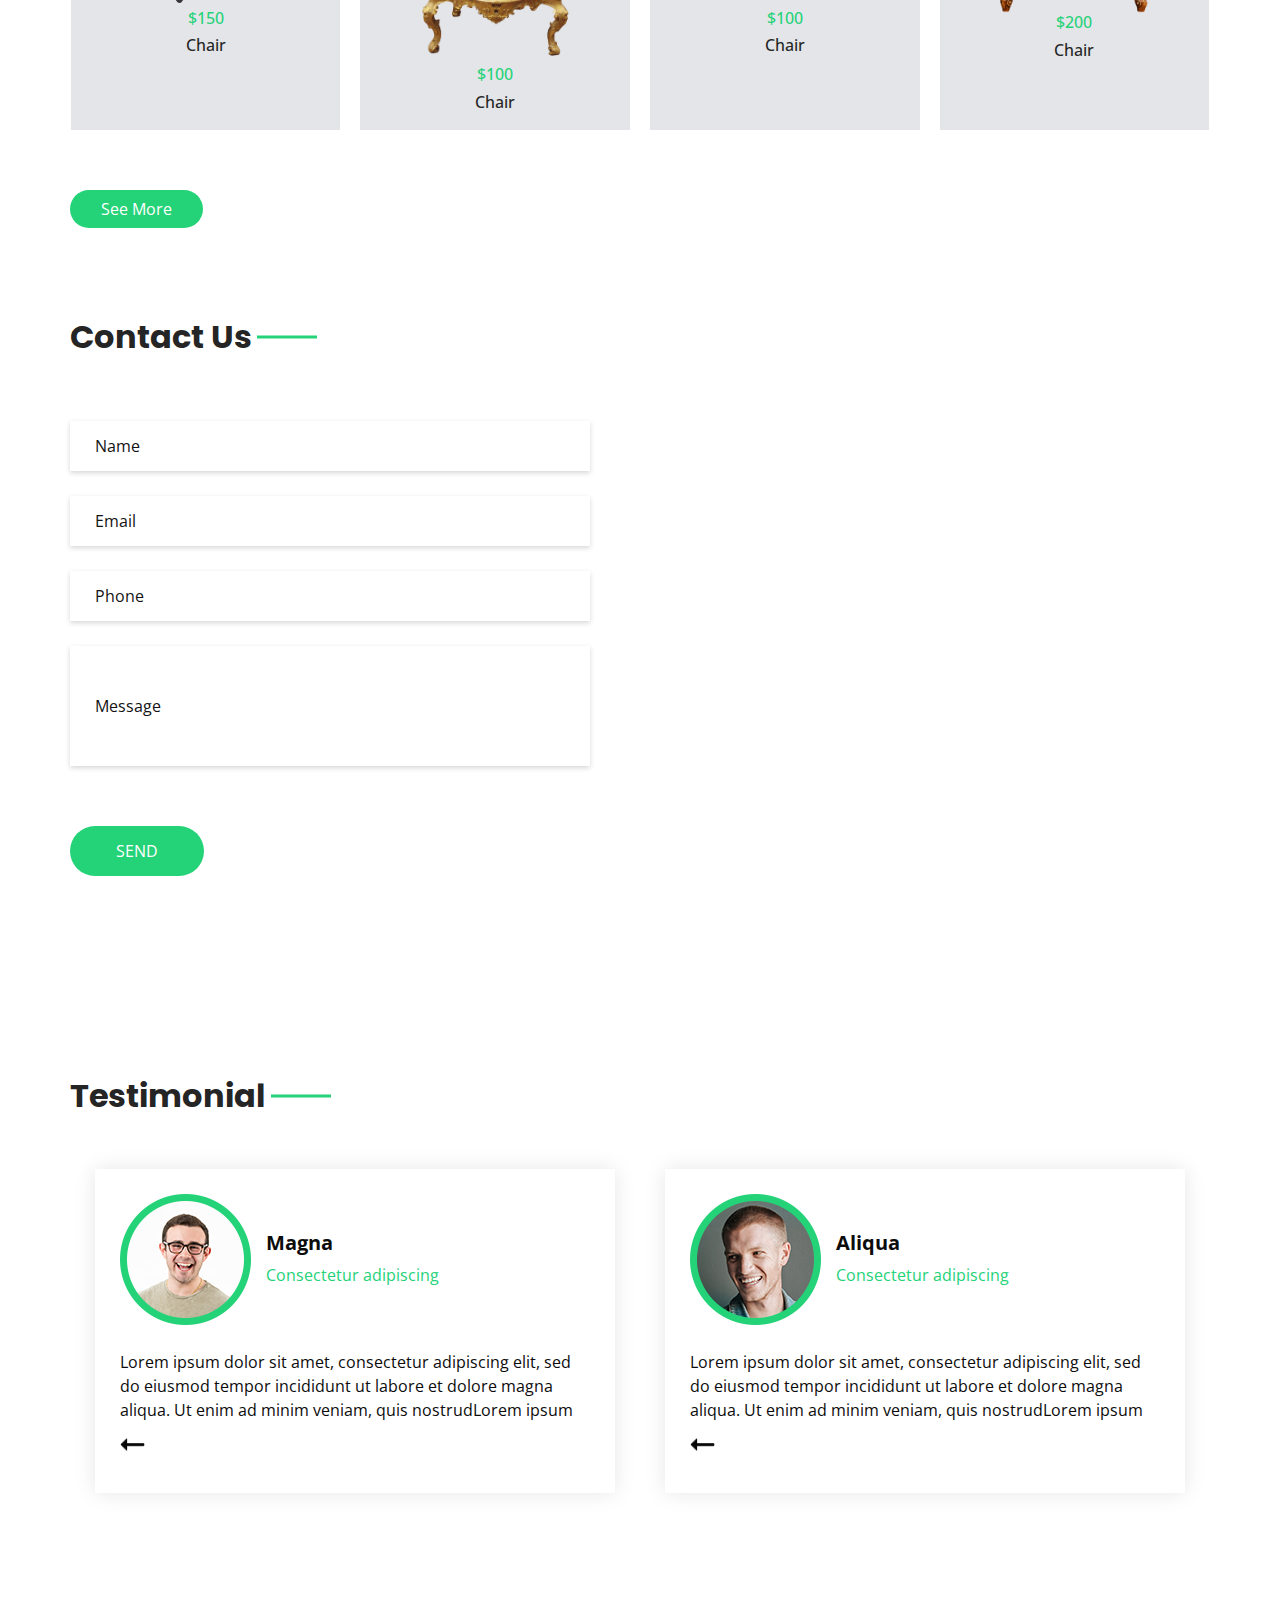
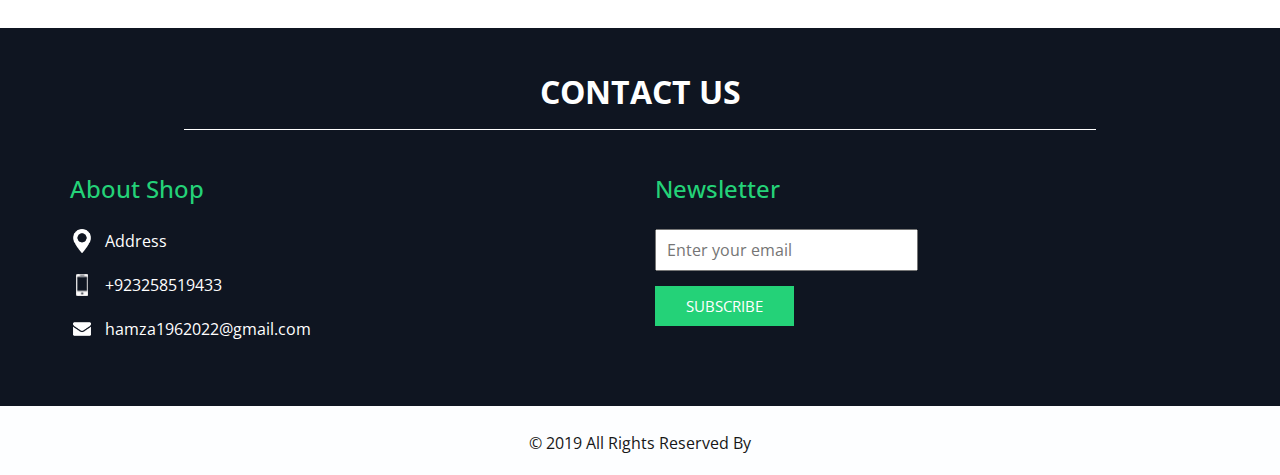
==== commit 83db641c: "er" ====
--- a/index.html
+++ b/index.html
@@ -736,8 +736,7 @@
             <form action="">
               <input type="email" placeholder="Enter your email">
               <button>
-                <a href="http://localhost/billastore/admin/add_categories.php">Subscribe</a>
-                
+                Subscribe
               </button>
             </form>
             <div class="social_box">
--- a/css/style.css
+++ b/css/style.css
@@ -991,7 +991,9 @@
 .info_form h5{
   color: #24d278;
 }
-
+button{
+  text-decoration: none;
+}
 .info_section .info_form form button:hover {
   background-color: transparent;
   border-color: #24d278;
